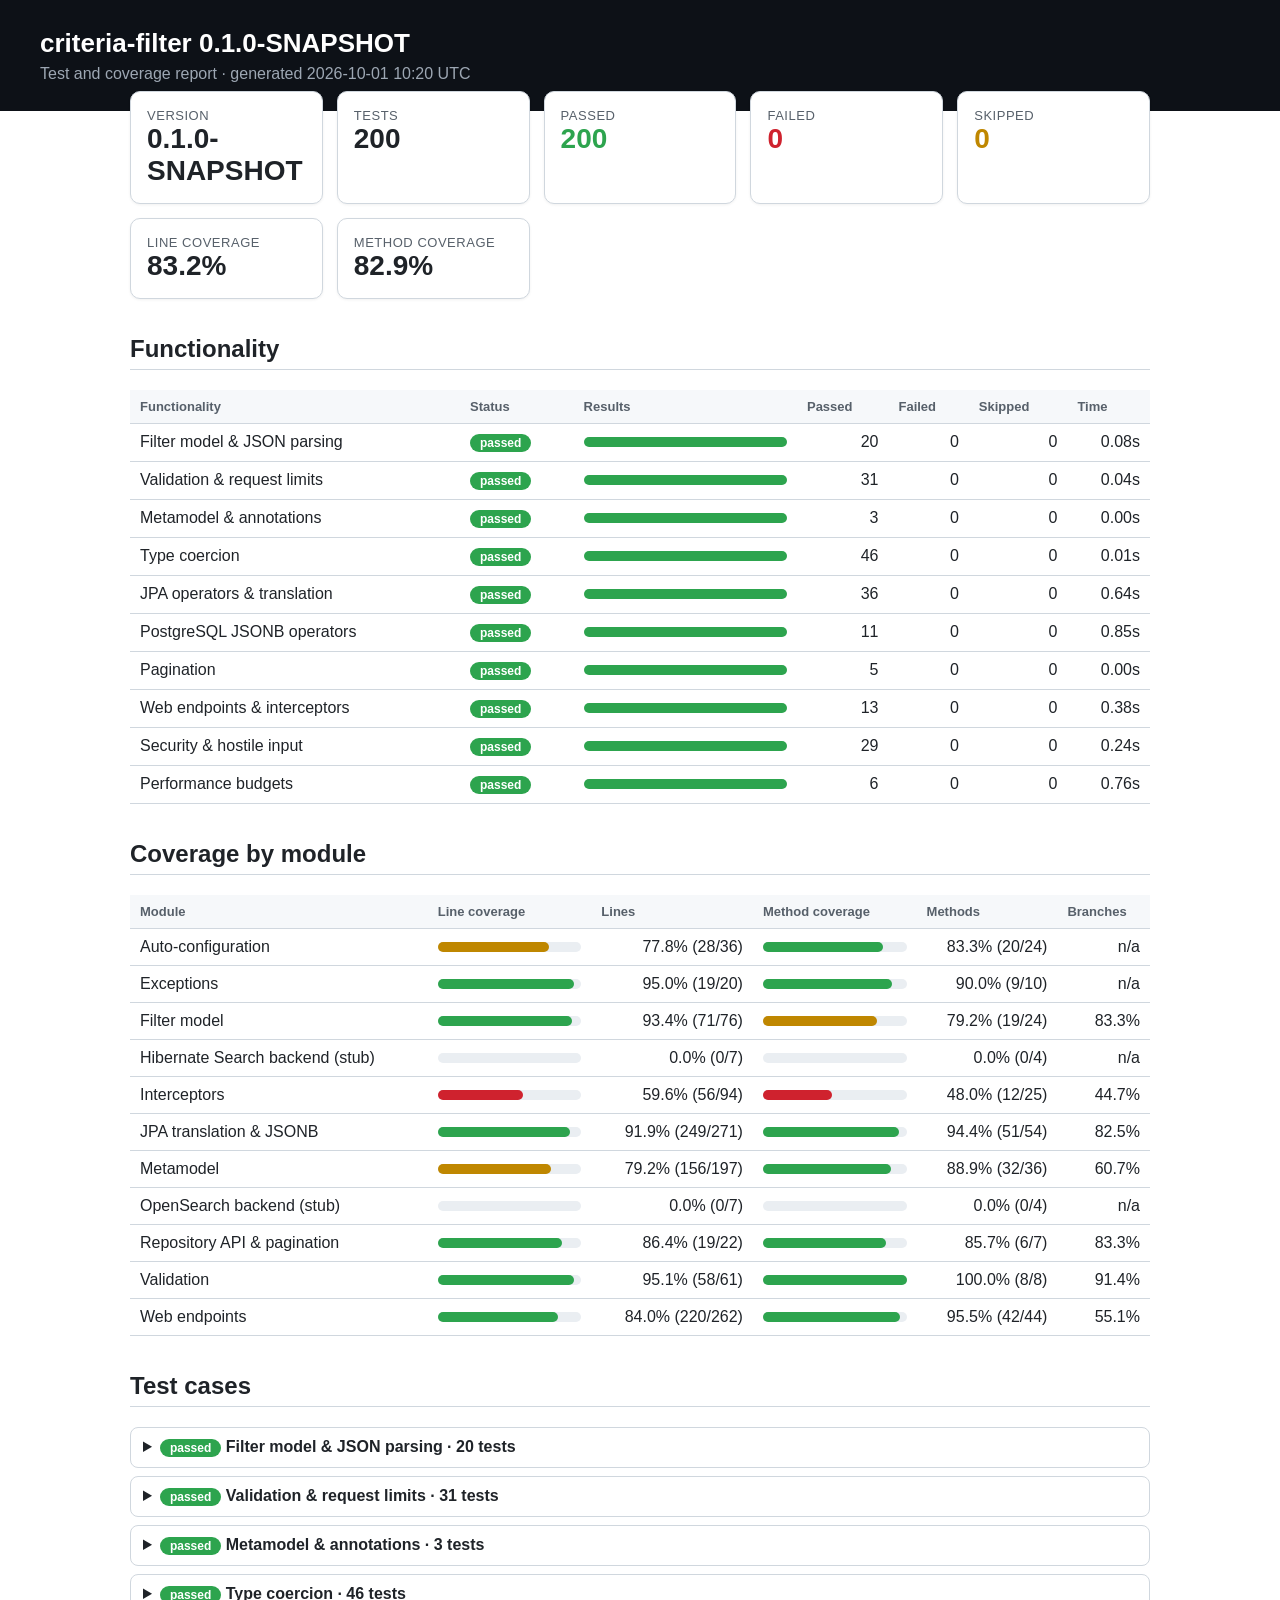
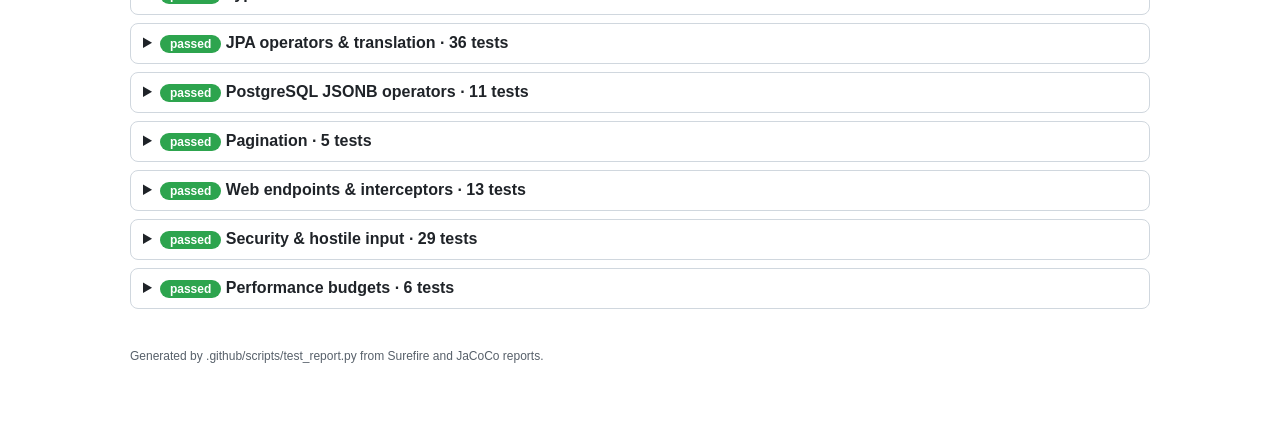
==== docs/static/report/index.html @ 07ec7681 "Add release pipeline, JaCoCo coverage, visual test report and README badges Co-Authored-By: Albert G" ====
<!doctype html><html lang=en><head><meta charset=utf-8><meta name=viewport content='width=device-width,initial-scale=1'><title>criteria-filter 0.1.0-SNAPSHOT test report</title><style>
:root{--ok:#2da44e;--fail:#cf222e;--skip:#bf8700;--muted:#57606a;--bg:#f6f8fa;--line:#d0d7de}
*{box-sizing:border-box}body{font-family:-apple-system,BlinkMacSystemFont,"Segoe UI",Helvetica,Arial,sans-serif;margin:0;color:#1f2328;background:#fff}
header{background:#0d1117;color:#fff;padding:28px 40px}header h1{margin:0 0 6px;font-size:26px}header p{margin:0;color:#9da7b3}
main{max-width:1100px;margin:0 auto;padding:24px 40px 60px}h2{margin-top:36px;border-bottom:1px solid var(--line);padding-bottom:6px}
.cards{display:grid;grid-template-columns:repeat(auto-fit,minmax(170px,1fr));gap:14px;margin-top:-44px}
.card{background:#fff;border:1px solid var(--line);border-radius:10px;padding:16px;box-shadow:0 1px 3px rgba(0,0,0,.06)}
.card .v{font-size:28px;font-weight:600}.card .l{color:var(--muted);font-size:13px;text-transform:uppercase;letter-spacing:.04em}
table{width:100%;border-collapse:collapse;margin-top:12px}th,td{text-align:left;padding:9px 10px;border-bottom:1px solid var(--line);vertical-align:middle}
th{background:var(--bg);font-size:13px;color:var(--muted)}td.n{text-align:right;font-variant-numeric:tabular-nums;white-space:nowrap}
.chip{display:inline-block;padding:2px 10px;border-radius:999px;font-size:12px;font-weight:600;color:#fff}
.passed{background:var(--ok)}.failed{background:var(--fail)}.skipped,.missing{background:var(--skip)}
.bar{display:flex;height:10px;border-radius:5px;overflow:hidden;background:#eaeef2;min-width:140px}.bar span{display:block}
.meter{position:relative;height:10px;border-radius:5px;background:#eaeef2;min-width:120px}.meter span{position:absolute;inset:0 auto 0 0;border-radius:5px}
details{border:1px solid var(--line);border-radius:8px;margin:8px 0;padding:0 12px}summary{cursor:pointer;padding:10px 0;font-weight:600}
details table{margin:0 0 10px}.msg{color:var(--fail);font-size:12px;font-family:ui-monospace,monospace}
footer{color:var(--muted);font-size:12px;margin-top:40px}
</style></head><body>
<header><h1>criteria-filter 0.1.0-SNAPSHOT</h1><p>Test and coverage report &middot; generated 2026-10-01 10:20 UTC</p></header><main>
<div class="cards"><div class="card"><div class="l">Version</div><div class="v">0.1.0-SNAPSHOT</div></div><div class="card"><div class="l">Tests</div><div class="v">200</div></div><div class="card"><div class="l">Passed</div><div class="v"><span style="color:var(--ok)">200</span></div></div><div class="card"><div class="l">Failed</div><div class="v"><span style="color:var(--fail)">0</span></div></div><div class="card"><div class="l">Skipped</div><div class="v"><span style="color:var(--skip)">0</span></div></div><div class="card"><div class="l">Line coverage</div><div class="v">83.2%</div></div><div class="card"><div class="l">Method coverage</div><div class="v">82.9%</div></div></div>
<h2>Functionality</h2><table><tr><th>Functionality</th><th>Status</th><th>Results</th><th class=n>Passed</th><th class=n>Failed</th><th class=n>Skipped</th><th class=n>Time</th></tr>
<tr><td>Filter model &amp; JSON parsing</td><td><span class="chip passed">passed</span></td><td><div class="bar"><span class="passed" style="width:100.00%"></span></div></td><td class=n>20</td><td class=n>0</td><td class=n>0</td><td class=n>0.08s</td></tr>
<tr><td>Validation &amp; request limits</td><td><span class="chip passed">passed</span></td><td><div class="bar"><span class="passed" style="width:100.00%"></span></div></td><td class=n>31</td><td class=n>0</td><td class=n>0</td><td class=n>0.04s</td></tr>
<tr><td>Metamodel &amp; annotations</td><td><span class="chip passed">passed</span></td><td><div class="bar"><span class="passed" style="width:100.00%"></span></div></td><td class=n>3</td><td class=n>0</td><td class=n>0</td><td class=n>0.00s</td></tr>
<tr><td>Type coercion</td><td><span class="chip passed">passed</span></td><td><div class="bar"><span class="passed" style="width:100.00%"></span></div></td><td class=n>46</td><td class=n>0</td><td class=n>0</td><td class=n>0.01s</td></tr>
<tr><td>JPA operators &amp; translation</td><td><span class="chip passed">passed</span></td><td><div class="bar"><span class="passed" style="width:100.00%"></span></div></td><td class=n>36</td><td class=n>0</td><td class=n>0</td><td class=n>0.64s</td></tr>
<tr><td>PostgreSQL JSONB operators</td><td><span class="chip passed">passed</span></td><td><div class="bar"><span class="passed" style="width:100.00%"></span></div></td><td class=n>11</td><td class=n>0</td><td class=n>0</td><td class=n>0.85s</td></tr>
<tr><td>Pagination</td><td><span class="chip passed">passed</span></td><td><div class="bar"><span class="passed" style="width:100.00%"></span></div></td><td class=n>5</td><td class=n>0</td><td class=n>0</td><td class=n>0.00s</td></tr>
<tr><td>Web endpoints &amp; interceptors</td><td><span class="chip passed">passed</span></td><td><div class="bar"><span class="passed" style="width:100.00%"></span></div></td><td class=n>13</td><td class=n>0</td><td class=n>0</td><td class=n>0.38s</td></tr>
<tr><td>Security &amp; hostile input</td><td><span class="chip passed">passed</span></td><td><div class="bar"><span class="passed" style="width:100.00%"></span></div></td><td class=n>29</td><td class=n>0</td><td class=n>0</td><td class=n>0.24s</td></tr>
<tr><td>Performance budgets</td><td><span class="chip passed">passed</span></td><td><div class="bar"><span class="passed" style="width:100.00%"></span></div></td><td class=n>6</td><td class=n>0</td><td class=n>0</td><td class=n>0.76s</td></tr>
</table>
<h2>Coverage by module</h2><table><tr><th>Module</th><th>Line coverage</th><th class=n>Lines</th><th>Method coverage</th><th class=n>Methods</th><th class=n>Branches</th></tr>
<tr><td>Auto-configuration</td><td><div class="meter"><span style="width:77.8%;background:var(--skip)"></span></div></td><td class=n>77.8% (28/36)</td><td><div class="meter"><span style="width:83.3%;background:var(--ok)"></span></div></td><td class=n>83.3% (20/24)</td><td class=n>n/a</td></tr>
<tr><td>Exceptions</td><td><div class="meter"><span style="width:95.0%;background:var(--ok)"></span></div></td><td class=n>95.0% (19/20)</td><td><div class="meter"><span style="width:90.0%;background:var(--ok)"></span></div></td><td class=n>90.0% (9/10)</td><td class=n>n/a</td></tr>
<tr><td>Filter model</td><td><div class="meter"><span style="width:93.4%;background:var(--ok)"></span></div></td><td class=n>93.4% (71/76)</td><td><div class="meter"><span style="width:79.2%;background:var(--skip)"></span></div></td><td class=n>79.2% (19/24)</td><td class=n>83.3%</td></tr>
<tr><td>Hibernate Search backend (stub)</td><td><div class="meter"><span style="width:0.0%;background:var(--fail)"></span></div></td><td class=n>0.0% (0/7)</td><td><div class="meter"><span style="width:0.0%;background:var(--fail)"></span></div></td><td class=n>0.0% (0/4)</td><td class=n>n/a</td></tr>
<tr><td>Interceptors</td><td><div class="meter"><span style="width:59.6%;background:var(--fail)"></span></div></td><td class=n>59.6% (56/94)</td><td><div class="meter"><span style="width:48.0%;background:var(--fail)"></span></div></td><td class=n>48.0% (12/25)</td><td class=n>44.7%</td></tr>
<tr><td>JPA translation &amp; JSONB</td><td><div class="meter"><span style="width:91.9%;background:var(--ok)"></span></div></td><td class=n>91.9% (249/271)</td><td><div class="meter"><span style="width:94.4%;background:var(--ok)"></span></div></td><td class=n>94.4% (51/54)</td><td class=n>82.5%</td></tr>
<tr><td>Metamodel</td><td><div class="meter"><span style="width:79.2%;background:var(--skip)"></span></div></td><td class=n>79.2% (156/197)</td><td><div class="meter"><span style="width:88.9%;background:var(--ok)"></span></div></td><td class=n>88.9% (32/36)</td><td class=n>60.7%</td></tr>
<tr><td>OpenSearch backend (stub)</td><td><div class="meter"><span style="width:0.0%;background:var(--fail)"></span></div></td><td class=n>0.0% (0/7)</td><td><div class="meter"><span style="width:0.0%;background:var(--fail)"></span></div></td><td class=n>0.0% (0/4)</td><td class=n>n/a</td></tr>
<tr><td>Repository API &amp; pagination</td><td><div class="meter"><span style="width:86.4%;background:var(--ok)"></span></div></td><td class=n>86.4% (19/22)</td><td><div class="meter"><span style="width:85.7%;background:var(--ok)"></span></div></td><td class=n>85.7% (6/7)</td><td class=n>83.3%</td></tr>
<tr><td>Validation</td><td><div class="meter"><span style="width:95.1%;background:var(--ok)"></span></div></td><td class=n>95.1% (58/61)</td><td><div class="meter"><span style="width:100.0%;background:var(--ok)"></span></div></td><td class=n>100.0% (8/8)</td><td class=n>91.4%</td></tr>
<tr><td>Web endpoints</td><td><div class="meter"><span style="width:84.0%;background:var(--ok)"></span></div></td><td class=n>84.0% (220/262)</td><td><div class="meter"><span style="width:95.5%;background:var(--ok)"></span></div></td><td class=n>95.5% (42/44)</td><td class=n>55.1%</td></tr>
</table>
<h2>Test cases</h2>
<details><summary><span class="chip passed">passed</span> Filter model &amp; JSON parsing &middot; 20 tests</summary><table><tr><th>Class</th><th>Test</th><th>Status</th><th class=n>Time</th></tr>
<tr><td>FilterGroupNestedTest</td><td>deserializesDeeplyNestedGroups</td><td><span class="chip passed">passed</span></td><td class=n>0.004s</td></tr>
<tr><td>FilterGroupNestedTest</td><td>deserializesFilterRequestWithNestedFilter</td><td><span class="chip passed">passed</span></td><td class=n>0.004s</td></tr>
<tr><td>FilterGroupNestedTest</td><td>deserializesIhoStyleAndGroup</td><td><span class="chip passed">passed</span></td><td class=n>0.003s</td></tr>
<tr><td>FilterGroupNestedTest</td><td>deserializesIhoStyleOrGroup</td><td><span class="chip passed">passed</span></td><td class=n>0.003s</td></tr>
<tr><td>FilterGroupNestedTest</td><td>deserializesNestedAndOrGroups</td><td><span class="chip passed">passed</span></td><td class=n>0.003s</td></tr>
<tr><td>FilterGroupNestedTest</td><td>factoryMethodsCreateCorrectGroups</td><td><span class="chip passed">passed</span></td><td class=n>0.001s</td></tr>
<tr><td>FilterGroupNestedTest</td><td>roundTripsNestedStructure</td><td><span class="chip passed">passed</span></td><td class=n>0.005s</td></tr>
<tr><td>FilterGroupNestedTest</td><td>serializesToIhoStyleJson</td><td><span class="chip passed">passed</span></td><td class=n>0.002s</td></tr>
<tr><td>FilterGroupNestedTest</td><td>supportsLegacyCombinatorSyntax</td><td><span class="chip passed">passed</span></td><td class=n>0.004s</td></tr>
<tr><td>FilterRequestJsonTest</td><td>duplicateKeysUseLastValue</td><td><span class="chip passed">passed</span></td><td class=n>0.006s</td></tr>
<tr><td>FilterRequestJsonTest</td><td>groupWithoutCombinatorDefaultsToAnd</td><td><span class="chip passed">passed</span></td><td class=n>0.005s</td></tr>
<tr><td>FilterRequestJsonTest</td><td>nullChildrenAreRejected</td><td><span class="chip passed">passed</span></td><td class=n>0.005s</td></tr>
<tr><td>FilterRequestJsonTest</td><td>parsesExplicitCombinatorSyntax</td><td><span class="chip passed">passed</span></td><td class=n>0.005s</td></tr>
<tr><td>FilterRequestJsonTest</td><td>parsesSingleCondition</td><td><span class="chip passed">passed</span></td><td class=n>0.003s</td></tr>
<tr><td>FilterRequestJsonTest</td><td>preservesJsonOperandTypes</td><td><span class="chip passed">passed</span></td><td class=n>0.002s</td></tr>
<tr><td>FilterRequestJsonTest</td><td>prototypePollutionKeysAreInertInJava</td><td><span class="chip passed">passed</span></td><td class=n>0.004s</td></tr>
<tr><td>FilterRequestJsonTest</td><td>rejectsAmbiguousGroupSyntax</td><td><span class="chip passed">passed</span></td><td class=n>0.006s</td></tr>
<tr><td>FilterRequestJsonTest</td><td>rejectsUnknownCombinator</td><td><span class="chip passed">passed</span></td><td class=n>0.005s</td></tr>
<tr><td>FilterRequestJsonTest</td><td>rejectsUnknownOrLowercaseOperators</td><td><span class="chip passed">passed</span></td><td class=n>0.005s</td></tr>
<tr><td>FilterRequestJsonTest</td><td>roundTripsNestedTree</td><td><span class="chip passed">passed</span></td><td class=n>0.007s</td></tr>
</table></details>
<details><summary><span class="chip passed">passed</span> Validation &amp; request limits &middot; 31 tests</summary><table><tr><th>Class</th><th>Test</th><th>Status</th><th class=n>Time</th></tr>
<tr><td>FilterValidatorHardeningTest</td><td>acceptsEmptyGroupsAndContradictions</td><td><span class="chip passed">passed</span></td><td class=n>0.001s</td></tr>
<tr><td>FilterValidatorHardeningTest</td><td>acceptsMaximumDepth</td><td><span class="chip passed">passed</span></td><td class=n>0.001s</td></tr>
<tr><td>FilterValidatorHardeningTest</td><td>depthLimitAlsoAppliesToEmptyGroups</td><td><span class="chip passed">passed</span></td><td class=n>0.001s</td></tr>
<tr><td>FilterValidatorHardeningTest</td><td>emptyValuesListIsRejectedForIn</td><td><span class="chip passed">passed</span></td><td class=n>0.000s</td></tr>
<tr><td>FilterValidatorHardeningTest</td><td>jsonArrayContainsAcceptsOptionalPath</td><td><span class="chip passed">passed</span></td><td class=n>0.001s</td></tr>
<tr><td>FilterValidatorHardeningTest</td><td>limitsAreConfigurable</td><td><span class="chip passed">passed</span></td><td class=n>0.001s</td></tr>
<tr><td>FilterValidatorHardeningTest</td><td>limitsTotalConditionsAcrossTheTree</td><td><span class="chip passed">passed</span></td><td class=n>0.005s</td></tr>
<tr><td>FilterValidatorHardeningTest</td><td>limitsValuesPerCondition</td><td><span class="chip passed">passed</span></td><td class=n>0.003s</td></tr>
<tr><td>FilterValidatorHardeningTest</td><td>rejectsBlankField(String)[1]</td><td><span class="chip passed">passed</span></td><td class=n>0.001s</td></tr>
<tr><td>FilterValidatorHardeningTest</td><td>rejectsBlankField(String)[2]</td><td><span class="chip passed">passed</span></td><td class=n>0.001s</td></tr>
<tr><td>FilterValidatorHardeningTest</td><td>rejectsExcessiveDepth</td><td><span class="chip passed">passed</span></td><td class=n>0.002s</td></tr>
<tr><td>FilterValidatorHardeningTest</td><td>rejectsFieldNamesOutsideTheWhitelist(String)[1]</td><td><span class="chip passed">passed</span></td><td class=n>0.009s</td></tr>
<tr><td>FilterValidatorHardeningTest</td><td>rejectsFieldNamesOutsideTheWhitelist(String)[2]</td><td><span class="chip passed">passed</span></td><td class=n>0.001s</td></tr>
<tr><td>FilterValidatorHardeningTest</td><td>rejectsFieldNamesOutsideTheWhitelist(String)[3]</td><td><span class="chip passed">passed</span></td><td class=n>0.001s</td></tr>
<tr><td>FilterValidatorHardeningTest</td><td>rejectsFieldNamesOutsideTheWhitelist(String)[4]</td><td><span class="chip passed">passed</span></td><td class=n>0.001s</td></tr>
<tr><td>FilterValidatorHardeningTest</td><td>rejectsFieldNamesOutsideTheWhitelist(String)[5]</td><td><span class="chip passed">passed</span></td><td class=n>0.000s</td></tr>
<tr><td>FilterValidatorHardeningTest</td><td>rejectsFieldNamesOutsideTheWhitelist(String)[6]</td><td><span class="chip passed">passed</span></td><td class=n>0.000s</td></tr>
<tr><td>FilterValidatorHardeningTest</td><td>rejectsFieldNamesOutsideTheWhitelist(String)[7]</td><td><span class="chip passed">passed</span></td><td class=n>0.000s</td></tr>
<tr><td>FilterValidatorHardeningTest</td><td>rejectsFieldNamesOutsideTheWhitelist(String)[8]</td><td><span class="chip passed">passed</span></td><td class=n>0.000s</td></tr>
<tr><td>FilterValidatorHardeningTest</td><td>rejectsMissingOperator</td><td><span class="chip passed">passed</span></td><td class=n>0.000s</td></tr>
<tr><td>FilterValidatorHardeningTest</td><td>rejectsMissingRequestOrFilter</td><td><span class="chip passed">passed</span></td><td class=n>0.001s</td></tr>
<tr><td>FilterValidatorHardeningTest</td><td>rejectsNulCharacters</td><td><span class="chip passed">passed</span></td><td class=n>0.001s</td></tr>
<tr><td>FilterValidatorHardeningTest</td><td>rejectsNullChildNode</td><td><span class="chip passed">passed</span></td><td class=n>0.001s</td></tr>
<tr><td>FilterValidatorHardeningTest</td><td>rejectsNullField</td><td><span class="chip passed">passed</span></td><td class=n>0.001s</td></tr>
<tr><td>FilterValidatorHardeningTest</td><td>rejectsNullOperandsInLists</td><td><span class="chip passed">passed</span></td><td class=n>0.001s</td></tr>
<tr><td>FilterValidatorHardeningTest</td><td>rejectsValueAndValuesTogether</td><td><span class="chip passed">passed</span></td><td class=n>0.001s</td></tr>
<tr><td>FilterValidatorHardeningTest</td><td>singleNullValueIsReportedAsMissingValue</td><td><span class="chip passed">passed</span></td><td class=n>0.001s</td></tr>
<tr><td>FilterValidatorTest</td><td>acceptsValidNestedRequest</td><td><span class="chip passed">passed</span></td><td class=n>0.001s</td></tr>
<tr><td>FilterValidatorTest</td><td>rejectsUnknownField</td><td><span class="chip passed">passed</span></td><td class=n>0.001s</td></tr>
<tr><td>FilterValidatorTest</td><td>rejectsUnsupportedOperatorForField</td><td><span class="chip passed">passed</span></td><td class=n>0.001s</td></tr>
<tr><td>FilterValidatorTest</td><td>rejectsWrongArity</td><td><span class="chip passed">passed</span></td><td class=n>0.001s</td></tr>
</table></details>
<details><summary><span class="chip passed">passed</span> Metamodel &amp; annotations &middot; 3 tests</summary><table><tr><th>Class</th><th>Test</th><th>Status</th><th class=n>Time</th></tr>
<tr><td>EntityFilterMetadataBuilderTest</td><td>failsFastWhenAnnotatedFieldMissingOnEntity</td><td><span class="chip passed">passed</span></td><td class=n>0.000s</td></tr>
<tr><td>EntityFilterMetadataBuilderTest</td><td>infersOperatorsAndExcludesUnannotatedFields</td><td><span class="chip passed">passed</span></td><td class=n>0.002s</td></tr>
<tr><td>EntityFilterMetadataBuilderTest</td><td>resolvesDatePatternPerBackend</td><td><span class="chip passed">passed</span></td><td class=n>0.000s</td></tr>
</table></details>
<details><summary><span class="chip passed">passed</span> Type coercion &middot; 46 tests</summary><table><tr><th>Class</th><th>Test</th><th>Status</th><th class=n>Time</th></tr>
<tr><td>ValueCoercionTest</td><td>acceptsFiniteFloatingPointBoundaries</td><td><span class="chip passed">passed</span></td><td class=n>0.001s</td></tr>
<tr><td>ValueCoercionTest</td><td>bigIntegerRejectsFractions</td><td><span class="chip passed">passed</span></td><td class=n>0.001s</td></tr>
<tr><td>ValueCoercionTest</td><td>coercesArbitraryPrecisionNumbers</td><td><span class="chip passed">passed</span></td><td class=n>0.000s</td></tr>
<tr><td>ValueCoercionTest</td><td>coercesEnumsCaseSensitively</td><td><span class="chip passed">passed</span></td><td class=n>0.000s</td></tr>
<tr><td>ValueCoercionTest</td><td>coercesFalseString</td><td><span class="chip passed">passed</span></td><td class=n>0.000s</td></tr>
<tr><td>ValueCoercionTest</td><td>coercesIntegralBoundaries</td><td><span class="chip passed">passed</span></td><td class=n>0.000s</td></tr>
<tr><td>ValueCoercionTest</td><td>coercesStringsAndUnicodeUnchanged</td><td><span class="chip passed">passed</span></td><td class=n>0.000s</td></tr>
<tr><td>ValueCoercionTest</td><td>coercesTemporalTypesWithTimezones</td><td><span class="chip passed">passed</span></td><td class=n>0.004s</td></tr>
<tr><td>ValueCoercionTest</td><td>coercesTrueStrings(String)[1]</td><td><span class="chip passed">passed</span></td><td class=n>0.000s</td></tr>
<tr><td>ValueCoercionTest</td><td>coercesTrueStrings(String)[2]</td><td><span class="chip passed">passed</span></td><td class=n>0.000s</td></tr>
<tr><td>ValueCoercionTest</td><td>coercesTrueStrings(String)[3]</td><td><span class="chip passed">passed</span></td><td class=n>0.000s</td></tr>
<tr><td>ValueCoercionTest</td><td>coercesUuid</td><td><span class="chip passed">passed</span></td><td class=n>0.001s</td></tr>
<tr><td>ValueCoercionTest</td><td>localDateTimeRejectsZonedOrPartialValues(String)[1]</td><td><span class="chip passed">passed</span></td><td class=n>0.000s</td></tr>
<tr><td>ValueCoercionTest</td><td>localDateTimeRejectsZonedOrPartialValues(String)[2]</td><td><span class="chip passed">passed</span></td><td class=n>0.001s</td></tr>
<tr><td>ValueCoercionTest</td><td>localDateTimeRejectsZonedOrPartialValues(String)[3]</td><td><span class="chip passed">passed</span></td><td class=n>0.000s</td></tr>
<tr><td>ValueCoercionTest</td><td>nullStaysNull</td><td><span class="chip passed">passed</span></td><td class=n>0.000s</td></tr>
<tr><td>ValueCoercionTest</td><td>passesStructuredValuesThroughForStructuredTypes</td><td><span class="chip passed">passed</span></td><td class=n>0.000s</td></tr>
<tr><td>ValueCoercionTest</td><td>rejectsExtremeArbitraryPrecisionNumbers(String)[1]</td><td><span class="chip passed">passed</span></td><td class=n>0.001s</td></tr>
<tr><td>ValueCoercionTest</td><td>rejectsExtremeArbitraryPrecisionNumbers(String)[2]</td><td><span class="chip passed">passed</span></td><td class=n>0.001s</td></tr>
<tr><td>ValueCoercionTest</td><td>rejectsExtremeArbitraryPrecisionNumbers(String)[3]</td><td><span class="chip passed">passed</span></td><td class=n>0.000s</td></tr>
<tr><td>ValueCoercionTest</td><td>rejectsInvalidLocalDates(String)[1]</td><td><span class="chip passed">passed</span></td><td class=n>0.000s</td></tr>
<tr><td>ValueCoercionTest</td><td>rejectsInvalidLocalDates(String)[2]</td><td><span class="chip passed">passed</span></td><td class=n>0.000s</td></tr>
<tr><td>ValueCoercionTest</td><td>rejectsInvalidLocalDates(String)[3]</td><td><span class="chip passed">passed</span></td><td class=n>0.000s</td></tr>
<tr><td>ValueCoercionTest</td><td>rejectsInvalidLocalDates(String)[4]</td><td><span class="chip passed">passed</span></td><td class=n>0.000s</td></tr>
<tr><td>ValueCoercionTest</td><td>rejectsInvalidLocalDates(String)[5]</td><td><span class="chip passed">passed</span></td><td class=n>0.001s</td></tr>
<tr><td>ValueCoercionTest</td><td>rejectsLongOverflow</td><td><span class="chip passed">passed</span></td><td class=n>0.000s</td></tr>
<tr><td>ValueCoercionTest</td><td>rejectsNonBooleanStrings(String)[1]</td><td><span class="chip passed">passed</span></td><td class=n>0.001s</td></tr>
<tr><td>ValueCoercionTest</td><td>rejectsNonBooleanStrings(String)[2]</td><td><span class="chip passed">passed</span></td><td class=n>0.000s</td></tr>
<tr><td>ValueCoercionTest</td><td>rejectsNonBooleanStrings(String)[3]</td><td><span class="chip passed">passed</span></td><td class=n>0.000s</td></tr>
<tr><td>ValueCoercionTest</td><td>rejectsNonBooleanStrings(String)[4]</td><td><span class="chip passed">passed</span></td><td class=n>0.000s</td></tr>
<tr><td>ValueCoercionTest</td><td>rejectsNonBooleanStrings(String)[5]</td><td><span class="chip passed">passed</span></td><td class=n>0.000s</td></tr>
<tr><td>ValueCoercionTest</td><td>rejectsNonFiniteBigDecimal(String)[1]</td><td><span class="chip passed">passed</span></td><td class=n>0.000s</td></tr>
<tr><td>ValueCoercionTest</td><td>rejectsNonFiniteBigDecimal(String)[2]</td><td><span class="chip passed">passed</span></td><td class=n>0.000s</td></tr>
<tr><td>ValueCoercionTest</td><td>rejectsNonFiniteBigDecimal(String)[3]</td><td><span class="chip passed">passed</span></td><td class=n>0.000s</td></tr>
<tr><td>ValueCoercionTest</td><td>rejectsNonFiniteFloatingPoint(String)[1]</td><td><span class="chip passed">passed</span></td><td class=n>0.000s</td></tr>
<tr><td>ValueCoercionTest</td><td>rejectsNonFiniteFloatingPoint(String)[2]</td><td><span class="chip passed">passed</span></td><td class=n>0.000s</td></tr>
<tr><td>ValueCoercionTest</td><td>rejectsNonFiniteFloatingPoint(String)[3]</td><td><span class="chip passed">passed</span></td><td class=n>0.000s</td></tr>
<tr><td>ValueCoercionTest</td><td>rejectsNonFiniteFloatingPoint(String)[4]</td><td><span class="chip passed">passed</span></td><td class=n>0.000s</td></tr>
<tr><td>ValueCoercionTest</td><td>rejectsNumericBoolean</td><td><span class="chip passed">passed</span></td><td class=n>0.000s</td></tr>
<tr><td>ValueCoercionTest</td><td>rejectsOverflowingOrMalformedIntegers(String)[1]</td><td><span class="chip passed">passed</span></td><td class=n>0.001s</td></tr>
<tr><td>ValueCoercionTest</td><td>rejectsOverflowingOrMalformedIntegers(String)[2]</td><td><span class="chip passed">passed</span></td><td class=n>0.000s</td></tr>
<tr><td>ValueCoercionTest</td><td>rejectsOverflowingOrMalformedIntegers(String)[3]</td><td><span class="chip passed">passed</span></td><td class=n>0.000s</td></tr>
<tr><td>ValueCoercionTest</td><td>rejectsOverflowingOrMalformedIntegers(String)[4]</td><td><span class="chip passed">passed</span></td><td class=n>0.000s</td></tr>
<tr><td>ValueCoercionTest</td><td>rejectsOverflowingOrMalformedIntegers(String)[5]</td><td><span class="chip passed">passed</span></td><td class=n>0.000s</td></tr>
<tr><td>ValueCoercionTest</td><td>rejectsOverflowingOrMalformedIntegers(String)[6]</td><td><span class="chip passed">passed</span></td><td class=n>0.000s</td></tr>
<tr><td>ValueCoercionTest</td><td>rejectsStructuredValuesForScalarTypes</td><td><span class="chip passed">passed</span></td><td class=n>0.001s</td></tr>
</table></details>
<details><summary><span class="chip passed">passed</span> JPA operators &amp; translation &middot; 36 tests</summary><table><tr><th>Class</th><th>Test</th><th>Status</th><th class=n>Time</th></tr>
<tr><td>JpaCriteriaRepositoryIntegrationTest</td><td>combinesWithOrAndPaginatesWithHasMore</td><td><span class="chip passed">passed</span></td><td class=n>0.007s</td></tr>
<tr><td>JpaCriteriaRepositoryIntegrationTest</td><td>filtersByInList</td><td><span class="chip passed">passed</span></td><td class=n>0.006s</td></tr>
<tr><td>JpaCriteriaRepositoryIntegrationTest</td><td>filtersByInstantComparison</td><td><span class="chip passed">passed</span></td><td class=n>0.007s</td></tr>
<tr><td>JpaCriteriaRepositoryIntegrationTest</td><td>filtersByLikeAndEnum</td><td><span class="chip passed">passed</span></td><td class=n>0.007s</td></tr>
<tr><td>JpaCriteriaRepositoryIntegrationTest</td><td>filtersByNumericBetweenWithStringOperands</td><td><span class="chip passed">passed</span></td><td class=n>0.006s</td></tr>
<tr><td>JpaCriteriaRepositoryIntegrationTest</td><td>filtersWithDeeplyNestedGroups</td><td><span class="chip passed">passed</span></td><td class=n>0.007s</td></tr>
<tr><td>JpaCriteriaRepositoryIntegrationTest</td><td>filtersWithNestedAndOrGroups</td><td><span class="chip passed">passed</span></td><td class=n>0.009s</td></tr>
<tr><td>JpaCriteriaRepositoryIntegrationTest</td><td>filtersWithTripleLevelNesting</td><td><span class="chip passed">passed</span></td><td class=n>0.007s</td></tr>
<tr><td>JpaOperatorCoverageIntegrationTest</td><td>ambiguousBooleansAreRejected</td><td><span class="chip passed">passed</span></td><td class=n>0.013s</td></tr>
<tr><td>JpaOperatorCoverageIntegrationTest</td><td>associationsCompareByIdentifier</td><td><span class="chip passed">passed</span></td><td class=n>0.028s</td></tr>
<tr><td>JpaOperatorCoverageIntegrationTest</td><td>booleans</td><td><span class="chip passed">passed</span></td><td class=n>0.021s</td></tr>
<tr><td>JpaOperatorCoverageIntegrationTest</td><td>comparisonOperators</td><td><span class="chip passed">passed</span></td><td class=n>0.024s</td></tr>
<tr><td>JpaOperatorCoverageIntegrationTest</td><td>contradictionsAndDuplicates</td><td><span class="chip passed">passed</span></td><td class=n>0.030s</td></tr>
<tr><td>JpaOperatorCoverageIntegrationTest</td><td>emptyGroupsFollowBooleanIdentities</td><td><span class="chip passed">passed</span></td><td class=n>0.032s</td></tr>
<tr><td>JpaOperatorCoverageIntegrationTest</td><td>eqAndNe</td><td><span class="chip passed">passed</span></td><td class=n>0.023s</td></tr>
<tr><td>JpaOperatorCoverageIntegrationTest</td><td>floatingPointValues</td><td><span class="chip passed">passed</span></td><td class=n>0.024s</td></tr>
<tr><td>JpaOperatorCoverageIntegrationTest</td><td>inAndBetween</td><td><span class="chip passed">passed</span></td><td class=n>0.028s</td></tr>
<tr><td>JpaOperatorCoverageIntegrationTest</td><td>injectionAttemptsInValuesAreBoundAsLiterals</td><td><span class="chip passed">passed</span></td><td class=n>0.027s</td></tr>
<tr><td>JpaOperatorCoverageIntegrationTest</td><td>instantsAcceptOffsets</td><td><span class="chip passed">passed</span></td><td class=n>0.019s</td></tr>
<tr><td>JpaOperatorCoverageIntegrationTest</td><td>integerBoundaries</td><td><span class="chip passed">passed</span></td><td class=n>0.023s</td></tr>
<tr><td>JpaOperatorCoverageIntegrationTest</td><td>likeIsCaseInsensitiveContains</td><td><span class="chip passed">passed</span></td><td class=n>0.023s</td></tr>
<tr><td>JpaOperatorCoverageIntegrationTest</td><td>likeTreatsWildcardsLiterally</td><td><span class="chip passed">passed</span></td><td class=n>0.028s</td></tr>
<tr><td>JpaOperatorCoverageIntegrationTest</td><td>localDates</td><td><span class="chip passed">passed</span></td><td class=n>0.024s</td></tr>
<tr><td>JpaOperatorCoverageIntegrationTest</td><td>neExcludesNullsLikeSql</td><td><span class="chip passed">passed</span></td><td class=n>0.016s</td></tr>
<tr><td>JpaOperatorCoverageIntegrationTest</td><td>nestedAndOr</td><td><span class="chip passed">passed</span></td><td class=n>0.028s</td></tr>
<tr><td>JpaOperatorCoverageIntegrationTest</td><td>nonFiniteNumbersAreRejected</td><td><span class="chip passed">passed</span></td><td class=n>0.051s</td></tr>
<tr><td>JpaOperatorCoverageIntegrationTest</td><td>nullChecks</td><td><span class="chip passed">passed</span></td><td class=n>0.015s</td></tr>
<tr><td>JpaOperatorCoverageIntegrationTest</td><td>offsetDateTimesCompareByInstantAcrossTimezones</td><td><span class="chip passed">passed</span></td><td class=n>0.021s</td></tr>
<tr><td>JpaOperatorCoverageIntegrationTest</td><td>paginationReportsHasMore</td><td><span class="chip passed">passed</span></td><td class=n>0.022s</td></tr>
<tr><td>JpaOperatorCoverageIntegrationTest</td><td>structuredValuesForScalarFieldsAreRejected</td><td><span class="chip passed">passed</span></td><td class=n>0.020s</td></tr>
<tr><td>JpaOperatorCoverageIntegrationTest</td><td>unicodeStrings</td><td><span class="chip passed">passed</span></td><td class=n>0.023s</td></tr>
<tr><td>JpaOperatorCoverageIntegrationTest</td><td>uuids</td><td><span class="chip passed">passed</span></td><td class=n>0.019s</td></tr>
<tr><td>LikePatternsTest</td><td>emptyValueMatchesEverything</td><td><span class="chip passed">passed</span></td><td class=n>0.000s</td></tr>
<tr><td>LikePatternsTest</td><td>escapesUserSuppliedWildcards</td><td><span class="chip passed">passed</span></td><td class=n>0.001s</td></tr>
<tr><td>LikePatternsTest</td><td>lowercasesIndependentlyOfDefaultLocale</td><td><span class="chip passed">passed</span></td><td class=n>0.000s</td></tr>
<tr><td>LikePatternsTest</td><td>wrapsValueInContainsWildcards</td><td><span class="chip passed">passed</span></td><td class=n>0.000s</td></tr>
</table></details>
<details><summary><span class="chip passed">passed</span> PostgreSQL JSONB operators &middot; 11 tests</summary><table><tr><th>Class</th><th>Test</th><th>Status</th><th class=n>Time</th></tr>
<tr><td>PostgresJsonbIntegrationTest</td><td>arrayContainsAtRootAndNestedPath</td><td><span class="chip passed">passed</span></td><td class=n>0.044s</td></tr>
<tr><td>PostgresJsonbIntegrationTest</td><td>combinesWithLogicalGroupsAndNullChecks</td><td><span class="chip passed">passed</span></td><td class=n>0.026s</td></tr>
<tr><td>PostgresJsonbIntegrationTest</td><td>containedBy</td><td><span class="chip passed">passed</span></td><td class=n>0.029s</td></tr>
<tr><td>PostgresJsonbIntegrationTest</td><td>containsAcceptsJsonStringsAndObjects</td><td><span class="chip passed">passed</span></td><td class=n>0.022s</td></tr>
<tr><td>PostgresJsonbIntegrationTest</td><td>injectionAttemptsAreTreatedAsData</td><td><span class="chip passed">passed</span></td><td class=n>0.028s</td></tr>
<tr><td>PostgresJsonbIntegrationTest</td><td>keyExistence</td><td><span class="chip passed">passed</span></td><td class=n>0.583s</td></tr>
<tr><td>PostgresJsonbIntegrationTest</td><td>malformedJsonIsRejected</td><td><span class="chip passed">passed</span></td><td class=n>0.015s</td></tr>
<tr><td>PostgresJsonbIntegrationTest</td><td>pathEqualityAndLike</td><td><span class="chip passed">passed</span></td><td class=n>0.028s</td></tr>
<tr><td>PostgresJsonbIntegrationTest</td><td>pathLikeTreatsWildcardsLiterally</td><td><span class="chip passed">passed</span></td><td class=n>0.034s</td></tr>
<tr><td>PostgresJsonbIntegrationTest</td><td>scalarJsonDocumentsAreSerialized</td><td><span class="chip passed">passed</span></td><td class=n>0.021s</td></tr>
<tr><td>PostgresJsonbIntegrationTest</td><td>trailingContentAfterJsonIsRejected</td><td><span class="chip passed">passed</span></td><td class=n>0.020s</td></tr>
</table></details>
<details><summary><span class="chip passed">passed</span> Pagination &middot; 5 tests</summary><table><tr><th>Class</th><th>Test</th><th>Status</th><th class=n>Time</th></tr>
<tr><td>PageRequestTest</td><td>acceptsLargestRepresentableOffset</td><td><span class="chip passed">passed</span></td><td class=n>0.001s</td></tr>
<tr><td>PageRequestTest</td><td>computesOffset</td><td><span class="chip passed">passed</span></td><td class=n>0.000s</td></tr>
<tr><td>PageRequestTest</td><td>rejectsMaxIntSize</td><td><span class="chip passed">passed</span></td><td class=n>0.001s</td></tr>
<tr><td>PageRequestTest</td><td>rejectsNegativePageAndNonPositiveSize</td><td><span class="chip passed">passed</span></td><td class=n>0.000s</td></tr>
<tr><td>PageRequestTest</td><td>rejectsOffsetOverflow</td><td><span class="chip passed">passed</span></td><td class=n>0.000s</td></tr>
</table></details>
<details><summary><span class="chip passed">passed</span> Web endpoints &amp; interceptors &middot; 13 tests</summary><table><tr><th>Class</th><th>Test</th><th>Status</th><th class=n>Time</th></tr>
<tr><td>FilterEndpointAnnotationTest</td><td>enableFilterEndpointRegistersSearchAndSchema</td><td><span class="chip passed">passed</span></td><td class=n>0.234s</td></tr>
<tr><td>FilterEndpointAnnotationTest</td><td>filterSchemaAnnotationExecutesDefaultSchema</td><td><span class="chip passed">passed</span></td><td class=n>0.004s</td></tr>
<tr><td>FilterEndpointAnnotationTest</td><td>filterSearchAnnotationExecutesDefaultFilter</td><td><span class="chip passed">passed</span></td><td class=n>0.019s</td></tr>
<tr><td>FilterInterceptorTest</td><td>interceptorCanAddFilters</td><td><span class="chip passed">passed</span></td><td class=n>0.005s</td></tr>
<tr><td>FilterInterceptorTest</td><td>interceptorCanModifyResults</td><td><span class="chip passed">passed</span></td><td class=n>0.018s</td></tr>
<tr><td>FilterInterceptorTest</td><td>interceptorCanShareAttributesBetweenPhases</td><td><span class="chip passed">passed</span></td><td class=n>0.005s</td></tr>
<tr><td>FilterInterceptorTest</td><td>interceptorIsCalledDuringSearch</td><td><span class="chip passed">passed</span></td><td class=n>0.005s</td></tr>
<tr><td>ProductControllerTest</td><td>schemaEndpointReturnsFieldsAndOperators</td><td><span class="chip passed">passed</span></td><td class=n>0.008s</td></tr>
<tr><td>ProductControllerTest</td><td>schemaFieldsContainSupportedOperators</td><td><span class="chip passed">passed</span></td><td class=n>0.021s</td></tr>
<tr><td>ProductControllerTest</td><td>searchDeserializesJsonTreeAndReturnsMatches</td><td><span class="chip passed">passed</span></td><td class=n>0.033s</td></tr>
<tr><td>ProductControllerTest</td><td>searchWithDeeplyNestedGroups</td><td><span class="chip passed">passed</span></td><td class=n>0.011s</td></tr>
<tr><td>ProductControllerTest</td><td>searchWithIhoStyleNestedAndOrGroups</td><td><span class="chip passed">passed</span></td><td class=n>0.012s</td></tr>
<tr><td>ProductControllerTest</td><td>unknownFieldYields400WithUniformBody</td><td><span class="chip passed">passed</span></td><td class=n>0.007s</td></tr>
</table></details>
<details><summary><span class="chip passed">passed</span> Security &amp; hostile input &middot; 29 tests</summary><table><tr><th>Class</th><th>Test</th><th>Status</th><th class=n>Time</th></tr>
<tr><td>FilterSecurityWebTest</td><td>conflictingKeysAreRejected</td><td><span class="chip passed">passed</span></td><td class=n>0.005s</td></tr>
<tr><td>FilterSecurityWebTest</td><td>deeplyNestedPayloadsAreRejected</td><td><span class="chip passed">passed</span></td><td class=n>0.020s</td></tr>
<tr><td>FilterSecurityWebTest</td><td>emptyGroupsAreAccepted</td><td><span class="chip passed">passed</span></td><td class=n>0.009s</td></tr>
<tr><td>FilterSecurityWebTest</td><td>injectionInValuesMatchesNothing</td><td><span class="chip passed">passed</span></td><td class=n>0.011s</td></tr>
<tr><td>FilterSecurityWebTest</td><td>invalidPagingIsRejected(String)[1]</td><td><span class="chip passed">passed</span></td><td class=n>0.005s</td></tr>
<tr><td>FilterSecurityWebTest</td><td>invalidPagingIsRejected(String)[2]</td><td><span class="chip passed">passed</span></td><td class=n>0.004s</td></tr>
<tr><td>FilterSecurityWebTest</td><td>invalidPagingIsRejected(String)[3]</td><td><span class="chip passed">passed</span></td><td class=n>0.004s</td></tr>
<tr><td>FilterSecurityWebTest</td><td>invalidPagingIsRejected(String)[4]</td><td><span class="chip passed">passed</span></td><td class=n>0.005s</td></tr>
<tr><td>FilterSecurityWebTest</td><td>invalidPagingIsRejected(String)[5]</td><td><span class="chip passed">passed</span></td><td class=n>0.005s</td></tr>
<tr><td>FilterSecurityWebTest</td><td>malformedJsonIsRejected</td><td><span class="chip passed">passed</span></td><td class=n>0.005s</td></tr>
<tr><td>FilterSecurityWebTest</td><td>maliciousFieldNamesAreRejected(String)[1]</td><td><span class="chip passed">passed</span></td><td class=n>0.008s</td></tr>
<tr><td>FilterSecurityWebTest</td><td>maliciousFieldNamesAreRejected(String)[2]</td><td><span class="chip passed">passed</span></td><td class=n>0.007s</td></tr>
<tr><td>FilterSecurityWebTest</td><td>maliciousFieldNamesAreRejected(String)[3]</td><td><span class="chip passed">passed</span></td><td class=n>0.007s</td></tr>
<tr><td>FilterSecurityWebTest</td><td>maliciousFieldNamesAreRejected(String)[4]</td><td><span class="chip passed">passed</span></td><td class=n>0.007s</td></tr>
<tr><td>FilterSecurityWebTest</td><td>maliciousFieldNamesAreRejected(String)[5]</td><td><span class="chip passed">passed</span></td><td class=n>0.007s</td></tr>
<tr><td>FilterSecurityWebTest</td><td>missingFieldIsRejected</td><td><span class="chip passed">passed</span></td><td class=n>0.006s</td></tr>
<tr><td>FilterSecurityWebTest</td><td>missingOrEmptyFilterIsRejected</td><td><span class="chip passed">passed</span></td><td class=n>0.014s</td></tr>
<tr><td>FilterSecurityWebTest</td><td>nulCharacterIsRejected</td><td><span class="chip passed">passed</span></td><td class=n>0.005s</td></tr>
<tr><td>FilterSecurityWebTest</td><td>nullOperandsAreRejected</td><td><span class="chip passed">passed</span></td><td class=n>0.009s</td></tr>
<tr><td>FilterSecurityWebTest</td><td>operatorNotAllowedForFieldIsRejected</td><td><span class="chip passed">passed</span></td><td class=n>0.008s</td></tr>
<tr><td>FilterSecurityWebTest</td><td>oversizedPayloadsAreRejected</td><td><span class="chip passed">passed</span></td><td class=n>0.028s</td></tr>
<tr><td>FilterSecurityWebTest</td><td>prototypePollutionKeysAreIgnored</td><td><span class="chip passed">passed</span></td><td class=n>0.007s</td></tr>
<tr><td>FilterSecurityWebTest</td><td>smuggledOperatorsAreRejected(String)[1]</td><td><span class="chip passed">passed</span></td><td class=n>0.006s</td></tr>
<tr><td>FilterSecurityWebTest</td><td>smuggledOperatorsAreRejected(String)[2]</td><td><span class="chip passed">passed</span></td><td class=n>0.004s</td></tr>
<tr><td>FilterSecurityWebTest</td><td>smuggledOperatorsAreRejected(String)[3]</td><td><span class="chip passed">passed</span></td><td class=n>0.004s</td></tr>
<tr><td>FilterSecurityWebTest</td><td>smuggledOperatorsAreRejected(String)[4]</td><td><span class="chip passed">passed</span></td><td class=n>0.005s</td></tr>
<tr><td>FilterSecurityWebTest</td><td>smuggledOperatorsAreRejected(String)[5]</td><td><span class="chip passed">passed</span></td><td class=n>0.005s</td></tr>
<tr><td>FilterSecurityWebTest</td><td>typeConfusionIsRejected</td><td><span class="chip passed">passed</span></td><td class=n>0.018s</td></tr>
<tr><td>FilterSecurityWebTest</td><td>unicodeRoundTrips</td><td><span class="chip passed">passed</span></td><td class=n>0.008s</td></tr>
</table></details>
<details><summary><span class="chip passed">passed</span> Performance budgets &middot; 6 tests</summary><table><tr><th>Class</th><th>Test</th><th>Status</th><th class=n>Time</th></tr>
<tr><td>FilterPerformanceBudgetTest</td><td>excessiveNestingIsRejectedWithinBudget</td><td><span class="chip passed">passed</span></td><td class=n>0.053s</td></tr>
<tr><td>FilterPerformanceBudgetTest</td><td>maximumConditionCountFitsBudget</td><td><span class="chip passed">passed</span></td><td class=n>0.150s</td></tr>
<tr><td>FilterPerformanceBudgetTest</td><td>maximumInListFitsBudget</td><td><span class="chip passed">passed</span></td><td class=n>0.050s</td></tr>
<tr><td>FilterPerformanceBudgetTest</td><td>maximumNestingFitsBudget</td><td><span class="chip passed">passed</span></td><td class=n>0.031s</td></tr>
<tr><td>FilterPerformanceBudgetTest</td><td>oversizedConditionCountIsRejectedWithinBudget</td><td><span class="chip passed">passed</span></td><td class=n>0.378s</td></tr>
<tr><td>FilterPerformanceBudgetTest</td><td>oversizedInListIsRejectedWithinBudget</td><td><span class="chip passed">passed</span></td><td class=n>0.097s</td></tr>
</table></details>
<footer>Generated by .github/scripts/test_report.py from Surefire and JaCoCo reports.</footer></main></body></html>
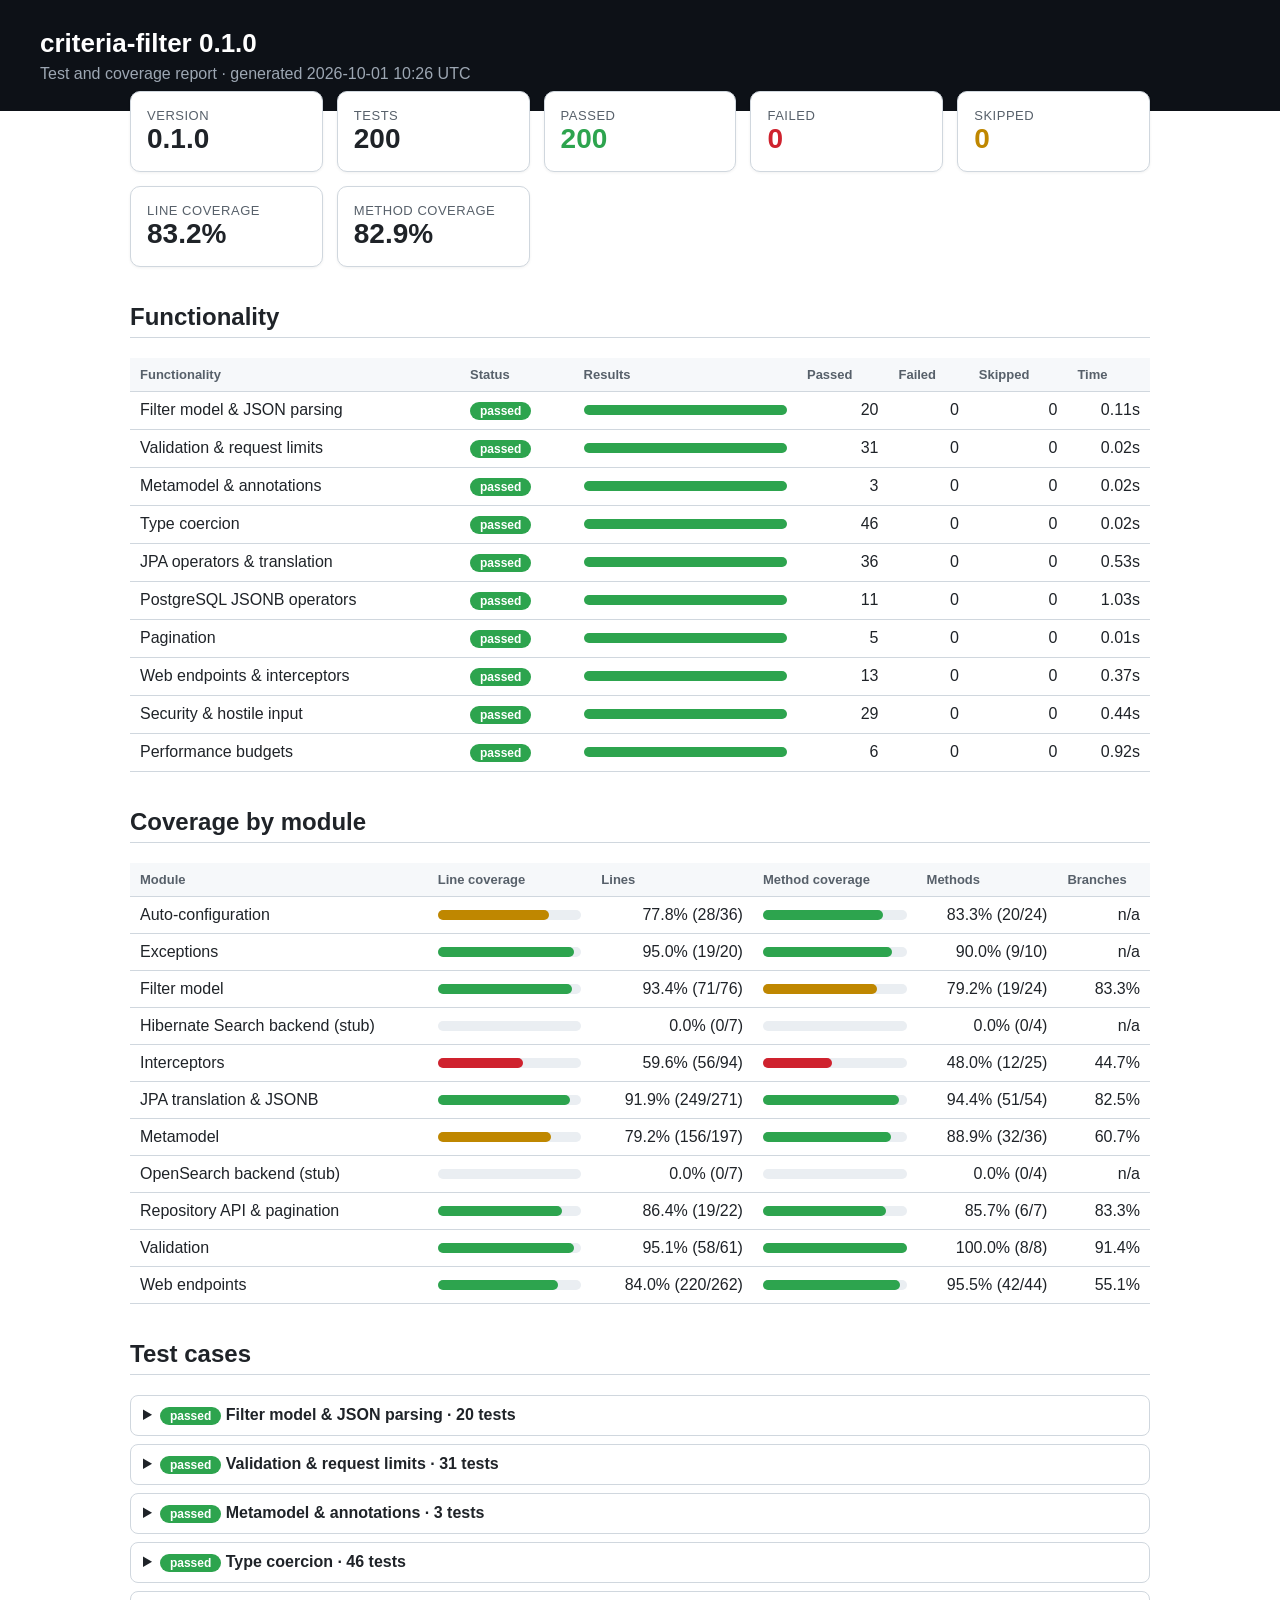
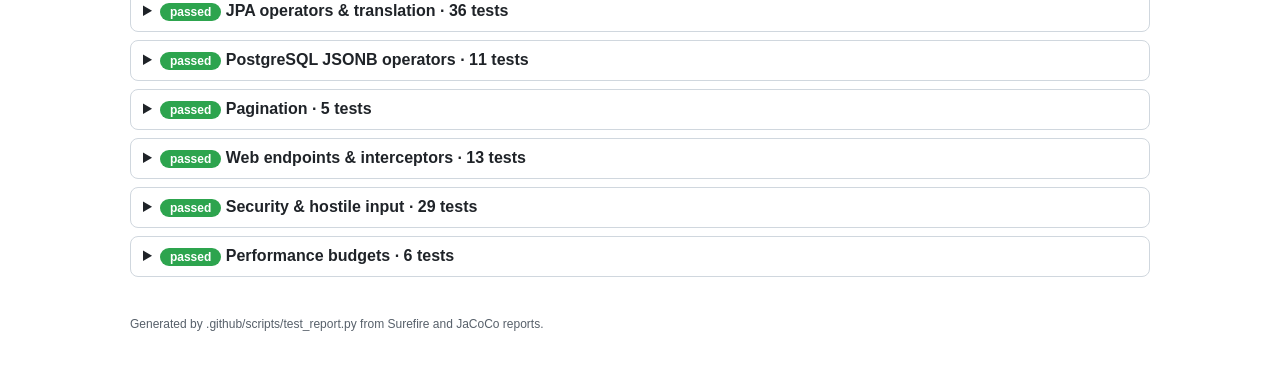
==== commit 0f41effe: "release: v0.1.0" ====
--- a/docs/static/report/index.html
+++ b/docs/static/report/index.html
@@ -1,4 +1,4 @@
-<!doctype html><html lang=en><head><meta charset=utf-8><meta name=viewport content='width=device-width,initial-scale=1'><title>criteria-filter 0.1.0-SNAPSHOT test report</title><style>
+<!doctype html><html lang=en><head><meta charset=utf-8><meta name=viewport content='width=device-width,initial-scale=1'><title>criteria-filter 0.1.0 test report</title><style>
 :root{--ok:#2da44e;--fail:#cf222e;--skip:#bf8700;--muted:#57606a;--bg:#f6f8fa;--line:#d0d7de}
 *{box-sizing:border-box}body{font-family:-apple-system,BlinkMacSystemFont,"Segoe UI",Helvetica,Arial,sans-serif;margin:0;color:#1f2328;background:#fff}
 header{background:#0d1117;color:#fff;padding:28px 40px}header h1{margin:0 0 6px;font-size:26px}header p{margin:0;color:#9da7b3}
@@ -16,19 +16,19 @@
 details table{margin:0 0 10px}.msg{color:var(--fail);font-size:12px;font-family:ui-monospace,monospace}
 footer{color:var(--muted);font-size:12px;margin-top:40px}
 </style></head><body>
-<header><h1>criteria-filter 0.1.0-SNAPSHOT</h1><p>Test and coverage report &middot; generated 2026-10-01 10:20 UTC</p></header><main>
-<div class="cards"><div class="card"><div class="l">Version</div><div class="v">0.1.0-SNAPSHOT</div></div><div class="card"><div class="l">Tests</div><div class="v">200</div></div><div class="card"><div class="l">Passed</div><div class="v"><span style="color:var(--ok)">200</span></div></div><div class="card"><div class="l">Failed</div><div class="v"><span style="color:var(--fail)">0</span></div></div><div class="card"><div class="l">Skipped</div><div class="v"><span style="color:var(--skip)">0</span></div></div><div class="card"><div class="l">Line coverage</div><div class="v">83.2%</div></div><div class="card"><div class="l">Method coverage</div><div class="v">82.9%</div></div></div>
+<header><h1>criteria-filter 0.1.0</h1><p>Test and coverage report &middot; generated 2026-10-01 10:26 UTC</p></header><main>
+<div class="cards"><div class="card"><div class="l">Version</div><div class="v">0.1.0</div></div><div class="card"><div class="l">Tests</div><div class="v">200</div></div><div class="card"><div class="l">Passed</div><div class="v"><span style="color:var(--ok)">200</span></div></div><div class="card"><div class="l">Failed</div><div class="v"><span style="color:var(--fail)">0</span></div></div><div class="card"><div class="l">Skipped</div><div class="v"><span style="color:var(--skip)">0</span></div></div><div class="card"><div class="l">Line coverage</div><div class="v">83.2%</div></div><div class="card"><div class="l">Method coverage</div><div class="v">82.9%</div></div></div>
 <h2>Functionality</h2><table><tr><th>Functionality</th><th>Status</th><th>Results</th><th class=n>Passed</th><th class=n>Failed</th><th class=n>Skipped</th><th class=n>Time</th></tr>
-<tr><td>Filter model &amp; JSON parsing</td><td><span class="chip passed">passed</span></td><td><div class="bar"><span class="passed" style="width:100.00%"></span></div></td><td class=n>20</td><td class=n>0</td><td class=n>0</td><td class=n>0.08s</td></tr>
-<tr><td>Validation &amp; request limits</td><td><span class="chip passed">passed</span></td><td><div class="bar"><span class="passed" style="width:100.00%"></span></div></td><td class=n>31</td><td class=n>0</td><td class=n>0</td><td class=n>0.04s</td></tr>
-<tr><td>Metamodel &amp; annotations</td><td><span class="chip passed">passed</span></td><td><div class="bar"><span class="passed" style="width:100.00%"></span></div></td><td class=n>3</td><td class=n>0</td><td class=n>0</td><td class=n>0.00s</td></tr>
-<tr><td>Type coercion</td><td><span class="chip passed">passed</span></td><td><div class="bar"><span class="passed" style="width:100.00%"></span></div></td><td class=n>46</td><td class=n>0</td><td class=n>0</td><td class=n>0.01s</td></tr>
-<tr><td>JPA operators &amp; translation</td><td><span class="chip passed">passed</span></td><td><div class="bar"><span class="passed" style="width:100.00%"></span></div></td><td class=n>36</td><td class=n>0</td><td class=n>0</td><td class=n>0.64s</td></tr>
-<tr><td>PostgreSQL JSONB operators</td><td><span class="chip passed">passed</span></td><td><div class="bar"><span class="passed" style="width:100.00%"></span></div></td><td class=n>11</td><td class=n>0</td><td class=n>0</td><td class=n>0.85s</td></tr>
-<tr><td>Pagination</td><td><span class="chip passed">passed</span></td><td><div class="bar"><span class="passed" style="width:100.00%"></span></div></td><td class=n>5</td><td class=n>0</td><td class=n>0</td><td class=n>0.00s</td></tr>
-<tr><td>Web endpoints &amp; interceptors</td><td><span class="chip passed">passed</span></td><td><div class="bar"><span class="passed" style="width:100.00%"></span></div></td><td class=n>13</td><td class=n>0</td><td class=n>0</td><td class=n>0.38s</td></tr>
-<tr><td>Security &amp; hostile input</td><td><span class="chip passed">passed</span></td><td><div class="bar"><span class="passed" style="width:100.00%"></span></div></td><td class=n>29</td><td class=n>0</td><td class=n>0</td><td class=n>0.24s</td></tr>
-<tr><td>Performance budgets</td><td><span class="chip passed">passed</span></td><td><div class="bar"><span class="passed" style="width:100.00%"></span></div></td><td class=n>6</td><td class=n>0</td><td class=n>0</td><td class=n>0.76s</td></tr>
+<tr><td>Filter model &amp; JSON parsing</td><td><span class="chip passed">passed</span></td><td><div class="bar"><span class="passed" style="width:100.00%"></span></div></td><td class=n>20</td><td class=n>0</td><td class=n>0</td><td class=n>0.11s</td></tr>
+<tr><td>Validation &amp; request limits</td><td><span class="chip passed">passed</span></td><td><div class="bar"><span class="passed" style="width:100.00%"></span></div></td><td class=n>31</td><td class=n>0</td><td class=n>0</td><td class=n>0.02s</td></tr>
+<tr><td>Metamodel &amp; annotations</td><td><span class="chip passed">passed</span></td><td><div class="bar"><span class="passed" style="width:100.00%"></span></div></td><td class=n>3</td><td class=n>0</td><td class=n>0</td><td class=n>0.02s</td></tr>
+<tr><td>Type coercion</td><td><span class="chip passed">passed</span></td><td><div class="bar"><span class="passed" style="width:100.00%"></span></div></td><td class=n>46</td><td class=n>0</td><td class=n>0</td><td class=n>0.02s</td></tr>
+<tr><td>JPA operators &amp; translation</td><td><span class="chip passed">passed</span></td><td><div class="bar"><span class="passed" style="width:100.00%"></span></div></td><td class=n>36</td><td class=n>0</td><td class=n>0</td><td class=n>0.53s</td></tr>
+<tr><td>PostgreSQL JSONB operators</td><td><span class="chip passed">passed</span></td><td><div class="bar"><span class="passed" style="width:100.00%"></span></div></td><td class=n>11</td><td class=n>0</td><td class=n>0</td><td class=n>1.03s</td></tr>
+<tr><td>Pagination</td><td><span class="chip passed">passed</span></td><td><div class="bar"><span class="passed" style="width:100.00%"></span></div></td><td class=n>5</td><td class=n>0</td><td class=n>0</td><td class=n>0.01s</td></tr>
+<tr><td>Web endpoints &amp; interceptors</td><td><span class="chip passed">passed</span></td><td><div class="bar"><span class="passed" style="width:100.00%"></span></div></td><td class=n>13</td><td class=n>0</td><td class=n>0</td><td class=n>0.37s</td></tr>
+<tr><td>Security &amp; hostile input</td><td><span class="chip passed">passed</span></td><td><div class="bar"><span class="passed" style="width:100.00%"></span></div></td><td class=n>29</td><td class=n>0</td><td class=n>0</td><td class=n>0.44s</td></tr>
+<tr><td>Performance budgets</td><td><span class="chip passed">passed</span></td><td><div class="bar"><span class="passed" style="width:100.00%"></span></div></td><td class=n>6</td><td class=n>0</td><td class=n>0</td><td class=n>0.92s</td></tr>
 </table>
 <h2>Coverage by module</h2><table><tr><th>Module</th><th>Line coverage</th><th class=n>Lines</th><th>Method coverage</th><th class=n>Methods</th><th class=n>Branches</th></tr>
 <tr><td>Auto-configuration</td><td><div class="meter"><span style="width:77.8%;background:var(--skip)"></span></div></td><td class=n>77.8% (28/36)</td><td><div class="meter"><span style="width:83.3%;background:var(--ok)"></span></div></td><td class=n>83.3% (20/24)</td><td class=n>n/a</td></tr>
@@ -45,91 +45,91 @@
 </table>
 <h2>Test cases</h2>
 <details><summary><span class="chip passed">passed</span> Filter model &amp; JSON parsing &middot; 20 tests</summary><table><tr><th>Class</th><th>Test</th><th>Status</th><th class=n>Time</th></tr>
-<tr><td>FilterGroupNestedTest</td><td>deserializesDeeplyNestedGroups</td><td><span class="chip passed">passed</span></td><td class=n>0.004s</td></tr>
+<tr><td>FilterGroupNestedTest</td><td>deserializesDeeplyNestedGroups</td><td><span class="chip passed">passed</span></td><td class=n>0.005s</td></tr>
 <tr><td>FilterGroupNestedTest</td><td>deserializesFilterRequestWithNestedFilter</td><td><span class="chip passed">passed</span></td><td class=n>0.004s</td></tr>
-<tr><td>FilterGroupNestedTest</td><td>deserializesIhoStyleAndGroup</td><td><span class="chip passed">passed</span></td><td class=n>0.003s</td></tr>
-<tr><td>FilterGroupNestedTest</td><td>deserializesIhoStyleOrGroup</td><td><span class="chip passed">passed</span></td><td class=n>0.003s</td></tr>
-<tr><td>FilterGroupNestedTest</td><td>deserializesNestedAndOrGroups</td><td><span class="chip passed">passed</span></td><td class=n>0.003s</td></tr>
-<tr><td>FilterGroupNestedTest</td><td>factoryMethodsCreateCorrectGroups</td><td><span class="chip passed">passed</span></td><td class=n>0.001s</td></tr>
-<tr><td>FilterGroupNestedTest</td><td>roundTripsNestedStructure</td><td><span class="chip passed">passed</span></td><td class=n>0.005s</td></tr>
-<tr><td>FilterGroupNestedTest</td><td>serializesToIhoStyleJson</td><td><span class="chip passed">passed</span></td><td class=n>0.002s</td></tr>
-<tr><td>FilterGroupNestedTest</td><td>supportsLegacyCombinatorSyntax</td><td><span class="chip passed">passed</span></td><td class=n>0.004s</td></tr>
-<tr><td>FilterRequestJsonTest</td><td>duplicateKeysUseLastValue</td><td><span class="chip passed">passed</span></td><td class=n>0.006s</td></tr>
-<tr><td>FilterRequestJsonTest</td><td>groupWithoutCombinatorDefaultsToAnd</td><td><span class="chip passed">passed</span></td><td class=n>0.005s</td></tr>
-<tr><td>FilterRequestJsonTest</td><td>nullChildrenAreRejected</td><td><span class="chip passed">passed</span></td><td class=n>0.005s</td></tr>
-<tr><td>FilterRequestJsonTest</td><td>parsesExplicitCombinatorSyntax</td><td><span class="chip passed">passed</span></td><td class=n>0.005s</td></tr>
-<tr><td>FilterRequestJsonTest</td><td>parsesSingleCondition</td><td><span class="chip passed">passed</span></td><td class=n>0.003s</td></tr>
-<tr><td>FilterRequestJsonTest</td><td>preservesJsonOperandTypes</td><td><span class="chip passed">passed</span></td><td class=n>0.002s</td></tr>
-<tr><td>FilterRequestJsonTest</td><td>prototypePollutionKeysAreInertInJava</td><td><span class="chip passed">passed</span></td><td class=n>0.004s</td></tr>
-<tr><td>FilterRequestJsonTest</td><td>rejectsAmbiguousGroupSyntax</td><td><span class="chip passed">passed</span></td><td class=n>0.006s</td></tr>
-<tr><td>FilterRequestJsonTest</td><td>rejectsUnknownCombinator</td><td><span class="chip passed">passed</span></td><td class=n>0.005s</td></tr>
+<tr><td>FilterGroupNestedTest</td><td>deserializesIhoStyleAndGroup</td><td><span class="chip passed">passed</span></td><td class=n>0.004s</td></tr>
+<tr><td>FilterGroupNestedTest</td><td>deserializesIhoStyleOrGroup</td><td><span class="chip passed">passed</span></td><td class=n>0.004s</td></tr>
+<tr><td>FilterGroupNestedTest</td><td>deserializesNestedAndOrGroups</td><td><span class="chip passed">passed</span></td><td class=n>0.004s</td></tr>
+<tr><td>FilterGroupNestedTest</td><td>factoryMethodsCreateCorrectGroups</td><td><span class="chip passed">passed</span></td><td class=n>0.000s</td></tr>
+<tr><td>FilterGroupNestedTest</td><td>roundTripsNestedStructure</td><td><span class="chip passed">passed</span></td><td class=n>0.006s</td></tr>
+<tr><td>FilterGroupNestedTest</td><td>serializesToIhoStyleJson</td><td><span class="chip passed">passed</span></td><td class=n>0.004s</td></tr>
+<tr><td>FilterGroupNestedTest</td><td>supportsLegacyCombinatorSyntax</td><td><span class="chip passed">passed</span></td><td class=n>0.007s</td></tr>
+<tr><td>FilterRequestJsonTest</td><td>duplicateKeysUseLastValue</td><td><span class="chip passed">passed</span></td><td class=n>0.003s</td></tr>
+<tr><td>FilterRequestJsonTest</td><td>groupWithoutCombinatorDefaultsToAnd</td><td><span class="chip passed">passed</span></td><td class=n>0.007s</td></tr>
+<tr><td>FilterRequestJsonTest</td><td>nullChildrenAreRejected</td><td><span class="chip passed">passed</span></td><td class=n>0.004s</td></tr>
+<tr><td>FilterRequestJsonTest</td><td>parsesExplicitCombinatorSyntax</td><td><span class="chip passed">passed</span></td><td class=n>0.006s</td></tr>
+<tr><td>FilterRequestJsonTest</td><td>parsesSingleCondition</td><td><span class="chip passed">passed</span></td><td class=n>0.007s</td></tr>
+<tr><td>FilterRequestJsonTest</td><td>preservesJsonOperandTypes</td><td><span class="chip passed">passed</span></td><td class=n>0.003s</td></tr>
+<tr><td>FilterRequestJsonTest</td><td>prototypePollutionKeysAreInertInJava</td><td><span class="chip passed">passed</span></td><td class=n>0.005s</td></tr>
+<tr><td>FilterRequestJsonTest</td><td>rejectsAmbiguousGroupSyntax</td><td><span class="chip passed">passed</span></td><td class=n>0.007s</td></tr>
+<tr><td>FilterRequestJsonTest</td><td>rejectsUnknownCombinator</td><td><span class="chip passed">passed</span></td><td class=n>0.013s</td></tr>
 <tr><td>FilterRequestJsonTest</td><td>rejectsUnknownOrLowercaseOperators</td><td><span class="chip passed">passed</span></td><td class=n>0.005s</td></tr>
-<tr><td>FilterRequestJsonTest</td><td>roundTripsNestedTree</td><td><span class="chip passed">passed</span></td><td class=n>0.007s</td></tr>
+<tr><td>FilterRequestJsonTest</td><td>roundTripsNestedTree</td><td><span class="chip passed">passed</span></td><td class=n>0.010s</td></tr>
 </table></details>
 <details><summary><span class="chip passed">passed</span> Validation &amp; request limits &middot; 31 tests</summary><table><tr><th>Class</th><th>Test</th><th>Status</th><th class=n>Time</th></tr>
 <tr><td>FilterValidatorHardeningTest</td><td>acceptsEmptyGroupsAndContradictions</td><td><span class="chip passed">passed</span></td><td class=n>0.001s</td></tr>
-<tr><td>FilterValidatorHardeningTest</td><td>acceptsMaximumDepth</td><td><span class="chip passed">passed</span></td><td class=n>0.001s</td></tr>
-<tr><td>FilterValidatorHardeningTest</td><td>depthLimitAlsoAppliesToEmptyGroups</td><td><span class="chip passed">passed</span></td><td class=n>0.001s</td></tr>
+<tr><td>FilterValidatorHardeningTest</td><td>acceptsMaximumDepth</td><td><span class="chip passed">passed</span></td><td class=n>0.000s</td></tr>
+<tr><td>FilterValidatorHardeningTest</td><td>depthLimitAlsoAppliesToEmptyGroups</td><td><span class="chip passed">passed</span></td><td class=n>0.000s</td></tr>
 <tr><td>FilterValidatorHardeningTest</td><td>emptyValuesListIsRejectedForIn</td><td><span class="chip passed">passed</span></td><td class=n>0.000s</td></tr>
-<tr><td>FilterValidatorHardeningTest</td><td>jsonArrayContainsAcceptsOptionalPath</td><td><span class="chip passed">passed</span></td><td class=n>0.001s</td></tr>
+<tr><td>FilterValidatorHardeningTest</td><td>jsonArrayContainsAcceptsOptionalPath</td><td><span class="chip passed">passed</span></td><td class=n>0.000s</td></tr>
 <tr><td>FilterValidatorHardeningTest</td><td>limitsAreConfigurable</td><td><span class="chip passed">passed</span></td><td class=n>0.001s</td></tr>
-<tr><td>FilterValidatorHardeningTest</td><td>limitsTotalConditionsAcrossTheTree</td><td><span class="chip passed">passed</span></td><td class=n>0.005s</td></tr>
-<tr><td>FilterValidatorHardeningTest</td><td>limitsValuesPerCondition</td><td><span class="chip passed">passed</span></td><td class=n>0.003s</td></tr>
+<tr><td>FilterValidatorHardeningTest</td><td>limitsTotalConditionsAcrossTheTree</td><td><span class="chip passed">passed</span></td><td class=n>0.003s</td></tr>
+<tr><td>FilterValidatorHardeningTest</td><td>limitsValuesPerCondition</td><td><span class="chip passed">passed</span></td><td class=n>0.001s</td></tr>
 <tr><td>FilterValidatorHardeningTest</td><td>rejectsBlankField(String)[1]</td><td><span class="chip passed">passed</span></td><td class=n>0.001s</td></tr>
-<tr><td>FilterValidatorHardeningTest</td><td>rejectsBlankField(String)[2]</td><td><span class="chip passed">passed</span></td><td class=n>0.001s</td></tr>
+<tr><td>FilterValidatorHardeningTest</td><td>rejectsBlankField(String)[2]</td><td><span class="chip passed">passed</span></td><td class=n>0.000s</td></tr>
 <tr><td>FilterValidatorHardeningTest</td><td>rejectsExcessiveDepth</td><td><span class="chip passed">passed</span></td><td class=n>0.002s</td></tr>
-<tr><td>FilterValidatorHardeningTest</td><td>rejectsFieldNamesOutsideTheWhitelist(String)[1]</td><td><span class="chip passed">passed</span></td><td class=n>0.009s</td></tr>
-<tr><td>FilterValidatorHardeningTest</td><td>rejectsFieldNamesOutsideTheWhitelist(String)[2]</td><td><span class="chip passed">passed</span></td><td class=n>0.001s</td></tr>
-<tr><td>FilterValidatorHardeningTest</td><td>rejectsFieldNamesOutsideTheWhitelist(String)[3]</td><td><span class="chip passed">passed</span></td><td class=n>0.001s</td></tr>
-<tr><td>FilterValidatorHardeningTest</td><td>rejectsFieldNamesOutsideTheWhitelist(String)[4]</td><td><span class="chip passed">passed</span></td><td class=n>0.001s</td></tr>
+<tr><td>FilterValidatorHardeningTest</td><td>rejectsFieldNamesOutsideTheWhitelist(String)[1]</td><td><span class="chip passed">passed</span></td><td class=n>0.001s</td></tr>
+<tr><td>FilterValidatorHardeningTest</td><td>rejectsFieldNamesOutsideTheWhitelist(String)[2]</td><td><span class="chip passed">passed</span></td><td class=n>0.000s</td></tr>
+<tr><td>FilterValidatorHardeningTest</td><td>rejectsFieldNamesOutsideTheWhitelist(String)[3]</td><td><span class="chip passed">passed</span></td><td class=n>0.000s</td></tr>
+<tr><td>FilterValidatorHardeningTest</td><td>rejectsFieldNamesOutsideTheWhitelist(String)[4]</td><td><span class="chip passed">passed</span></td><td class=n>0.000s</td></tr>
 <tr><td>FilterValidatorHardeningTest</td><td>rejectsFieldNamesOutsideTheWhitelist(String)[5]</td><td><span class="chip passed">passed</span></td><td class=n>0.000s</td></tr>
-<tr><td>FilterValidatorHardeningTest</td><td>rejectsFieldNamesOutsideTheWhitelist(String)[6]</td><td><span class="chip passed">passed</span></td><td class=n>0.000s</td></tr>
+<tr><td>FilterValidatorHardeningTest</td><td>rejectsFieldNamesOutsideTheWhitelist(String)[6]</td><td><span class="chip passed">passed</span></td><td class=n>0.001s</td></tr>
 <tr><td>FilterValidatorHardeningTest</td><td>rejectsFieldNamesOutsideTheWhitelist(String)[7]</td><td><span class="chip passed">passed</span></td><td class=n>0.000s</td></tr>
-<tr><td>FilterValidatorHardeningTest</td><td>rejectsFieldNamesOutsideTheWhitelist(String)[8]</td><td><span class="chip passed">passed</span></td><td class=n>0.000s</td></tr>
+<tr><td>FilterValidatorHardeningTest</td><td>rejectsFieldNamesOutsideTheWhitelist(String)[8]</td><td><span class="chip passed">passed</span></td><td class=n>0.001s</td></tr>
 <tr><td>FilterValidatorHardeningTest</td><td>rejectsMissingOperator</td><td><span class="chip passed">passed</span></td><td class=n>0.000s</td></tr>
-<tr><td>FilterValidatorHardeningTest</td><td>rejectsMissingRequestOrFilter</td><td><span class="chip passed">passed</span></td><td class=n>0.001s</td></tr>
+<tr><td>FilterValidatorHardeningTest</td><td>rejectsMissingRequestOrFilter</td><td><span class="chip passed">passed</span></td><td class=n>0.000s</td></tr>
 <tr><td>FilterValidatorHardeningTest</td><td>rejectsNulCharacters</td><td><span class="chip passed">passed</span></td><td class=n>0.001s</td></tr>
-<tr><td>FilterValidatorHardeningTest</td><td>rejectsNullChildNode</td><td><span class="chip passed">passed</span></td><td class=n>0.001s</td></tr>
-<tr><td>FilterValidatorHardeningTest</td><td>rejectsNullField</td><td><span class="chip passed">passed</span></td><td class=n>0.001s</td></tr>
-<tr><td>FilterValidatorHardeningTest</td><td>rejectsNullOperandsInLists</td><td><span class="chip passed">passed</span></td><td class=n>0.001s</td></tr>
+<tr><td>FilterValidatorHardeningTest</td><td>rejectsNullChildNode</td><td><span class="chip passed">passed</span></td><td class=n>0.000s</td></tr>
+<tr><td>FilterValidatorHardeningTest</td><td>rejectsNullField</td><td><span class="chip passed">passed</span></td><td class=n>0.000s</td></tr>
+<tr><td>FilterValidatorHardeningTest</td><td>rejectsNullOperandsInLists</td><td><span class="chip passed">passed</span></td><td class=n>0.000s</td></tr>
 <tr><td>FilterValidatorHardeningTest</td><td>rejectsValueAndValuesTogether</td><td><span class="chip passed">passed</span></td><td class=n>0.001s</td></tr>
 <tr><td>FilterValidatorHardeningTest</td><td>singleNullValueIsReportedAsMissingValue</td><td><span class="chip passed">passed</span></td><td class=n>0.001s</td></tr>
-<tr><td>FilterValidatorTest</td><td>acceptsValidNestedRequest</td><td><span class="chip passed">passed</span></td><td class=n>0.001s</td></tr>
-<tr><td>FilterValidatorTest</td><td>rejectsUnknownField</td><td><span class="chip passed">passed</span></td><td class=n>0.001s</td></tr>
+<tr><td>FilterValidatorTest</td><td>acceptsValidNestedRequest</td><td><span class="chip passed">passed</span></td><td class=n>0.000s</td></tr>
+<tr><td>FilterValidatorTest</td><td>rejectsUnknownField</td><td><span class="chip passed">passed</span></td><td class=n>0.000s</td></tr>
 <tr><td>FilterValidatorTest</td><td>rejectsUnsupportedOperatorForField</td><td><span class="chip passed">passed</span></td><td class=n>0.001s</td></tr>
 <tr><td>FilterValidatorTest</td><td>rejectsWrongArity</td><td><span class="chip passed">passed</span></td><td class=n>0.001s</td></tr>
 </table></details>
 <details><summary><span class="chip passed">passed</span> Metamodel &amp; annotations &middot; 3 tests</summary><table><tr><th>Class</th><th>Test</th><th>Status</th><th class=n>Time</th></tr>
-<tr><td>EntityFilterMetadataBuilderTest</td><td>failsFastWhenAnnotatedFieldMissingOnEntity</td><td><span class="chip passed">passed</span></td><td class=n>0.000s</td></tr>
-<tr><td>EntityFilterMetadataBuilderTest</td><td>infersOperatorsAndExcludesUnannotatedFields</td><td><span class="chip passed">passed</span></td><td class=n>0.002s</td></tr>
-<tr><td>EntityFilterMetadataBuilderTest</td><td>resolvesDatePatternPerBackend</td><td><span class="chip passed">passed</span></td><td class=n>0.000s</td></tr>
+<tr><td>EntityFilterMetadataBuilderTest</td><td>failsFastWhenAnnotatedFieldMissingOnEntity</td><td><span class="chip passed">passed</span></td><td class=n>0.002s</td></tr>
+<tr><td>EntityFilterMetadataBuilderTest</td><td>infersOperatorsAndExcludesUnannotatedFields</td><td><span class="chip passed">passed</span></td><td class=n>0.006s</td></tr>
+<tr><td>EntityFilterMetadataBuilderTest</td><td>resolvesDatePatternPerBackend</td><td><span class="chip passed">passed</span></td><td class=n>0.008s</td></tr>
 </table></details>
 <details><summary><span class="chip passed">passed</span> Type coercion &middot; 46 tests</summary><table><tr><th>Class</th><th>Test</th><th>Status</th><th class=n>Time</th></tr>
 <tr><td>ValueCoercionTest</td><td>acceptsFiniteFloatingPointBoundaries</td><td><span class="chip passed">passed</span></td><td class=n>0.001s</td></tr>
 <tr><td>ValueCoercionTest</td><td>bigIntegerRejectsFractions</td><td><span class="chip passed">passed</span></td><td class=n>0.001s</td></tr>
-<tr><td>ValueCoercionTest</td><td>coercesArbitraryPrecisionNumbers</td><td><span class="chip passed">passed</span></td><td class=n>0.000s</td></tr>
+<tr><td>ValueCoercionTest</td><td>coercesArbitraryPrecisionNumbers</td><td><span class="chip passed">passed</span></td><td class=n>0.001s</td></tr>
 <tr><td>ValueCoercionTest</td><td>coercesEnumsCaseSensitively</td><td><span class="chip passed">passed</span></td><td class=n>0.000s</td></tr>
 <tr><td>ValueCoercionTest</td><td>coercesFalseString</td><td><span class="chip passed">passed</span></td><td class=n>0.000s</td></tr>
-<tr><td>ValueCoercionTest</td><td>coercesIntegralBoundaries</td><td><span class="chip passed">passed</span></td><td class=n>0.000s</td></tr>
+<tr><td>ValueCoercionTest</td><td>coercesIntegralBoundaries</td><td><span class="chip passed">passed</span></td><td class=n>0.001s</td></tr>
 <tr><td>ValueCoercionTest</td><td>coercesStringsAndUnicodeUnchanged</td><td><span class="chip passed">passed</span></td><td class=n>0.000s</td></tr>
-<tr><td>ValueCoercionTest</td><td>coercesTemporalTypesWithTimezones</td><td><span class="chip passed">passed</span></td><td class=n>0.004s</td></tr>
+<tr><td>ValueCoercionTest</td><td>coercesTemporalTypesWithTimezones</td><td><span class="chip passed">passed</span></td><td class=n>0.005s</td></tr>
 <tr><td>ValueCoercionTest</td><td>coercesTrueStrings(String)[1]</td><td><span class="chip passed">passed</span></td><td class=n>0.000s</td></tr>
 <tr><td>ValueCoercionTest</td><td>coercesTrueStrings(String)[2]</td><td><span class="chip passed">passed</span></td><td class=n>0.000s</td></tr>
 <tr><td>ValueCoercionTest</td><td>coercesTrueStrings(String)[3]</td><td><span class="chip passed">passed</span></td><td class=n>0.000s</td></tr>
-<tr><td>ValueCoercionTest</td><td>coercesUuid</td><td><span class="chip passed">passed</span></td><td class=n>0.001s</td></tr>
-<tr><td>ValueCoercionTest</td><td>localDateTimeRejectsZonedOrPartialValues(String)[1]</td><td><span class="chip passed">passed</span></td><td class=n>0.000s</td></tr>
-<tr><td>ValueCoercionTest</td><td>localDateTimeRejectsZonedOrPartialValues(String)[2]</td><td><span class="chip passed">passed</span></td><td class=n>0.001s</td></tr>
-<tr><td>ValueCoercionTest</td><td>localDateTimeRejectsZonedOrPartialValues(String)[3]</td><td><span class="chip passed">passed</span></td><td class=n>0.000s</td></tr>
+<tr><td>ValueCoercionTest</td><td>coercesUuid</td><td><span class="chip passed">passed</span></td><td class=n>0.000s</td></tr>
+<tr><td>ValueCoercionTest</td><td>localDateTimeRejectsZonedOrPartialValues(String)[1]</td><td><span class="chip passed">passed</span></td><td class=n>0.001s</td></tr>
+<tr><td>ValueCoercionTest</td><td>localDateTimeRejectsZonedOrPartialValues(String)[2]</td><td><span class="chip passed">passed</span></td><td class=n>0.000s</td></tr>
+<tr><td>ValueCoercionTest</td><td>localDateTimeRejectsZonedOrPartialValues(String)[3]</td><td><span class="chip passed">passed</span></td><td class=n>0.001s</td></tr>
 <tr><td>ValueCoercionTest</td><td>nullStaysNull</td><td><span class="chip passed">passed</span></td><td class=n>0.000s</td></tr>
-<tr><td>ValueCoercionTest</td><td>passesStructuredValuesThroughForStructuredTypes</td><td><span class="chip passed">passed</span></td><td class=n>0.000s</td></tr>
+<tr><td>ValueCoercionTest</td><td>passesStructuredValuesThroughForStructuredTypes</td><td><span class="chip passed">passed</span></td><td class=n>0.001s</td></tr>
 <tr><td>ValueCoercionTest</td><td>rejectsExtremeArbitraryPrecisionNumbers(String)[1]</td><td><span class="chip passed">passed</span></td><td class=n>0.001s</td></tr>
-<tr><td>ValueCoercionTest</td><td>rejectsExtremeArbitraryPrecisionNumbers(String)[2]</td><td><span class="chip passed">passed</span></td><td class=n>0.001s</td></tr>
-<tr><td>ValueCoercionTest</td><td>rejectsExtremeArbitraryPrecisionNumbers(String)[3]</td><td><span class="chip passed">passed</span></td><td class=n>0.000s</td></tr>
-<tr><td>ValueCoercionTest</td><td>rejectsInvalidLocalDates(String)[1]</td><td><span class="chip passed">passed</span></td><td class=n>0.000s</td></tr>
+<tr><td>ValueCoercionTest</td><td>rejectsExtremeArbitraryPrecisionNumbers(String)[2]</td><td><span class="chip passed">passed</span></td><td class=n>0.000s</td></tr>
+<tr><td>ValueCoercionTest</td><td>rejectsExtremeArbitraryPrecisionNumbers(String)[3]</td><td><span class="chip passed">passed</span></td><td class=n>0.001s</td></tr>
+<tr><td>ValueCoercionTest</td><td>rejectsInvalidLocalDates(String)[1]</td><td><span class="chip passed">passed</span></td><td class=n>0.001s</td></tr>
 <tr><td>ValueCoercionTest</td><td>rejectsInvalidLocalDates(String)[2]</td><td><span class="chip passed">passed</span></td><td class=n>0.000s</td></tr>
-<tr><td>ValueCoercionTest</td><td>rejectsInvalidLocalDates(String)[3]</td><td><span class="chip passed">passed</span></td><td class=n>0.000s</td></tr>
+<tr><td>ValueCoercionTest</td><td>rejectsInvalidLocalDates(String)[3]</td><td><span class="chip passed">passed</span></td><td class=n>0.001s</td></tr>
 <tr><td>ValueCoercionTest</td><td>rejectsInvalidLocalDates(String)[4]</td><td><span class="chip passed">passed</span></td><td class=n>0.000s</td></tr>
-<tr><td>ValueCoercionTest</td><td>rejectsInvalidLocalDates(String)[5]</td><td><span class="chip passed">passed</span></td><td class=n>0.001s</td></tr>
+<tr><td>ValueCoercionTest</td><td>rejectsInvalidLocalDates(String)[5]</td><td><span class="chip passed">passed</span></td><td class=n>0.000s</td></tr>
 <tr><td>ValueCoercionTest</td><td>rejectsLongOverflow</td><td><span class="chip passed">passed</span></td><td class=n>0.000s</td></tr>
 <tr><td>ValueCoercionTest</td><td>rejectsNonBooleanStrings(String)[1]</td><td><span class="chip passed">passed</span></td><td class=n>0.001s</td></tr>
 <tr><td>ValueCoercionTest</td><td>rejectsNonBooleanStrings(String)[2]</td><td><span class="chip passed">passed</span></td><td class=n>0.000s</td></tr>
@@ -137,13 +137,13 @@
 <tr><td>ValueCoercionTest</td><td>rejectsNonBooleanStrings(String)[4]</td><td><span class="chip passed">passed</span></td><td class=n>0.000s</td></tr>
 <tr><td>ValueCoercionTest</td><td>rejectsNonBooleanStrings(String)[5]</td><td><span class="chip passed">passed</span></td><td class=n>0.000s</td></tr>
 <tr><td>ValueCoercionTest</td><td>rejectsNonFiniteBigDecimal(String)[1]</td><td><span class="chip passed">passed</span></td><td class=n>0.000s</td></tr>
-<tr><td>ValueCoercionTest</td><td>rejectsNonFiniteBigDecimal(String)[2]</td><td><span class="chip passed">passed</span></td><td class=n>0.000s</td></tr>
+<tr><td>ValueCoercionTest</td><td>rejectsNonFiniteBigDecimal(String)[2]</td><td><span class="chip passed">passed</span></td><td class=n>0.001s</td></tr>
 <tr><td>ValueCoercionTest</td><td>rejectsNonFiniteBigDecimal(String)[3]</td><td><span class="chip passed">passed</span></td><td class=n>0.000s</td></tr>
 <tr><td>ValueCoercionTest</td><td>rejectsNonFiniteFloatingPoint(String)[1]</td><td><span class="chip passed">passed</span></td><td class=n>0.000s</td></tr>
 <tr><td>ValueCoercionTest</td><td>rejectsNonFiniteFloatingPoint(String)[2]</td><td><span class="chip passed">passed</span></td><td class=n>0.000s</td></tr>
 <tr><td>ValueCoercionTest</td><td>rejectsNonFiniteFloatingPoint(String)[3]</td><td><span class="chip passed">passed</span></td><td class=n>0.000s</td></tr>
-<tr><td>ValueCoercionTest</td><td>rejectsNonFiniteFloatingPoint(String)[4]</td><td><span class="chip passed">passed</span></td><td class=n>0.000s</td></tr>
-<tr><td>ValueCoercionTest</td><td>rejectsNumericBoolean</td><td><span class="chip passed">passed</span></td><td class=n>0.000s</td></tr>
+<tr><td>ValueCoercionTest</td><td>rejectsNonFiniteFloatingPoint(String)[4]</td><td><span class="chip passed">passed</span></td><td class=n>0.001s</td></tr>
+<tr><td>ValueCoercionTest</td><td>rejectsNumericBoolean</td><td><span class="chip passed">passed</span></td><td class=n>0.002s</td></tr>
 <tr><td>ValueCoercionTest</td><td>rejectsOverflowingOrMalformedIntegers(String)[1]</td><td><span class="chip passed">passed</span></td><td class=n>0.001s</td></tr>
 <tr><td>ValueCoercionTest</td><td>rejectsOverflowingOrMalformedIntegers(String)[2]</td><td><span class="chip passed">passed</span></td><td class=n>0.000s</td></tr>
 <tr><td>ValueCoercionTest</td><td>rejectsOverflowingOrMalformedIntegers(String)[3]</td><td><span class="chip passed">passed</span></td><td class=n>0.000s</td></tr>
@@ -153,115 +153,115 @@
 <tr><td>ValueCoercionTest</td><td>rejectsStructuredValuesForScalarTypes</td><td><span class="chip passed">passed</span></td><td class=n>0.001s</td></tr>
 </table></details>
 <details><summary><span class="chip passed">passed</span> JPA operators &amp; translation &middot; 36 tests</summary><table><tr><th>Class</th><th>Test</th><th>Status</th><th class=n>Time</th></tr>
-<tr><td>JpaCriteriaRepositoryIntegrationTest</td><td>combinesWithOrAndPaginatesWithHasMore</td><td><span class="chip passed">passed</span></td><td class=n>0.007s</td></tr>
+<tr><td>JpaCriteriaRepositoryIntegrationTest</td><td>combinesWithOrAndPaginatesWithHasMore</td><td><span class="chip passed">passed</span></td><td class=n>0.005s</td></tr>
 <tr><td>JpaCriteriaRepositoryIntegrationTest</td><td>filtersByInList</td><td><span class="chip passed">passed</span></td><td class=n>0.006s</td></tr>
-<tr><td>JpaCriteriaRepositoryIntegrationTest</td><td>filtersByInstantComparison</td><td><span class="chip passed">passed</span></td><td class=n>0.007s</td></tr>
-<tr><td>JpaCriteriaRepositoryIntegrationTest</td><td>filtersByLikeAndEnum</td><td><span class="chip passed">passed</span></td><td class=n>0.007s</td></tr>
-<tr><td>JpaCriteriaRepositoryIntegrationTest</td><td>filtersByNumericBetweenWithStringOperands</td><td><span class="chip passed">passed</span></td><td class=n>0.006s</td></tr>
-<tr><td>JpaCriteriaRepositoryIntegrationTest</td><td>filtersWithDeeplyNestedGroups</td><td><span class="chip passed">passed</span></td><td class=n>0.007s</td></tr>
-<tr><td>JpaCriteriaRepositoryIntegrationTest</td><td>filtersWithNestedAndOrGroups</td><td><span class="chip passed">passed</span></td><td class=n>0.009s</td></tr>
+<tr><td>JpaCriteriaRepositoryIntegrationTest</td><td>filtersByInstantComparison</td><td><span class="chip passed">passed</span></td><td class=n>0.030s</td></tr>
+<tr><td>JpaCriteriaRepositoryIntegrationTest</td><td>filtersByLikeAndEnum</td><td><span class="chip passed">passed</span></td><td class=n>0.004s</td></tr>
+<tr><td>JpaCriteriaRepositoryIntegrationTest</td><td>filtersByNumericBetweenWithStringOperands</td><td><span class="chip passed">passed</span></td><td class=n>0.007s</td></tr>
+<tr><td>JpaCriteriaRepositoryIntegrationTest</td><td>filtersWithDeeplyNestedGroups</td><td><span class="chip passed">passed</span></td><td class=n>0.006s</td></tr>
+<tr><td>JpaCriteriaRepositoryIntegrationTest</td><td>filtersWithNestedAndOrGroups</td><td><span class="chip passed">passed</span></td><td class=n>0.019s</td></tr>
 <tr><td>JpaCriteriaRepositoryIntegrationTest</td><td>filtersWithTripleLevelNesting</td><td><span class="chip passed">passed</span></td><td class=n>0.007s</td></tr>
-<tr><td>JpaOperatorCoverageIntegrationTest</td><td>ambiguousBooleansAreRejected</td><td><span class="chip passed">passed</span></td><td class=n>0.013s</td></tr>
-<tr><td>JpaOperatorCoverageIntegrationTest</td><td>associationsCompareByIdentifier</td><td><span class="chip passed">passed</span></td><td class=n>0.028s</td></tr>
-<tr><td>JpaOperatorCoverageIntegrationTest</td><td>booleans</td><td><span class="chip passed">passed</span></td><td class=n>0.021s</td></tr>
-<tr><td>JpaOperatorCoverageIntegrationTest</td><td>comparisonOperators</td><td><span class="chip passed">passed</span></td><td class=n>0.024s</td></tr>
-<tr><td>JpaOperatorCoverageIntegrationTest</td><td>contradictionsAndDuplicates</td><td><span class="chip passed">passed</span></td><td class=n>0.030s</td></tr>
-<tr><td>JpaOperatorCoverageIntegrationTest</td><td>emptyGroupsFollowBooleanIdentities</td><td><span class="chip passed">passed</span></td><td class=n>0.032s</td></tr>
-<tr><td>JpaOperatorCoverageIntegrationTest</td><td>eqAndNe</td><td><span class="chip passed">passed</span></td><td class=n>0.023s</td></tr>
-<tr><td>JpaOperatorCoverageIntegrationTest</td><td>floatingPointValues</td><td><span class="chip passed">passed</span></td><td class=n>0.024s</td></tr>
-<tr><td>JpaOperatorCoverageIntegrationTest</td><td>inAndBetween</td><td><span class="chip passed">passed</span></td><td class=n>0.028s</td></tr>
-<tr><td>JpaOperatorCoverageIntegrationTest</td><td>injectionAttemptsInValuesAreBoundAsLiterals</td><td><span class="chip passed">passed</span></td><td class=n>0.027s</td></tr>
-<tr><td>JpaOperatorCoverageIntegrationTest</td><td>instantsAcceptOffsets</td><td><span class="chip passed">passed</span></td><td class=n>0.019s</td></tr>
-<tr><td>JpaOperatorCoverageIntegrationTest</td><td>integerBoundaries</td><td><span class="chip passed">passed</span></td><td class=n>0.023s</td></tr>
-<tr><td>JpaOperatorCoverageIntegrationTest</td><td>likeIsCaseInsensitiveContains</td><td><span class="chip passed">passed</span></td><td class=n>0.023s</td></tr>
-<tr><td>JpaOperatorCoverageIntegrationTest</td><td>likeTreatsWildcardsLiterally</td><td><span class="chip passed">passed</span></td><td class=n>0.028s</td></tr>
-<tr><td>JpaOperatorCoverageIntegrationTest</td><td>localDates</td><td><span class="chip passed">passed</span></td><td class=n>0.024s</td></tr>
-<tr><td>JpaOperatorCoverageIntegrationTest</td><td>neExcludesNullsLikeSql</td><td><span class="chip passed">passed</span></td><td class=n>0.016s</td></tr>
-<tr><td>JpaOperatorCoverageIntegrationTest</td><td>nestedAndOr</td><td><span class="chip passed">passed</span></td><td class=n>0.028s</td></tr>
-<tr><td>JpaOperatorCoverageIntegrationTest</td><td>nonFiniteNumbersAreRejected</td><td><span class="chip passed">passed</span></td><td class=n>0.051s</td></tr>
-<tr><td>JpaOperatorCoverageIntegrationTest</td><td>nullChecks</td><td><span class="chip passed">passed</span></td><td class=n>0.015s</td></tr>
-<tr><td>JpaOperatorCoverageIntegrationTest</td><td>offsetDateTimesCompareByInstantAcrossTimezones</td><td><span class="chip passed">passed</span></td><td class=n>0.021s</td></tr>
-<tr><td>JpaOperatorCoverageIntegrationTest</td><td>paginationReportsHasMore</td><td><span class="chip passed">passed</span></td><td class=n>0.022s</td></tr>
-<tr><td>JpaOperatorCoverageIntegrationTest</td><td>structuredValuesForScalarFieldsAreRejected</td><td><span class="chip passed">passed</span></td><td class=n>0.020s</td></tr>
-<tr><td>JpaOperatorCoverageIntegrationTest</td><td>unicodeStrings</td><td><span class="chip passed">passed</span></td><td class=n>0.023s</td></tr>
+<tr><td>JpaOperatorCoverageIntegrationTest</td><td>ambiguousBooleansAreRejected</td><td><span class="chip passed">passed</span></td><td class=n>0.010s</td></tr>
+<tr><td>JpaOperatorCoverageIntegrationTest</td><td>associationsCompareByIdentifier</td><td><span class="chip passed">passed</span></td><td class=n>0.023s</td></tr>
+<tr><td>JpaOperatorCoverageIntegrationTest</td><td>booleans</td><td><span class="chip passed">passed</span></td><td class=n>0.016s</td></tr>
+<tr><td>JpaOperatorCoverageIntegrationTest</td><td>comparisonOperators</td><td><span class="chip passed">passed</span></td><td class=n>0.015s</td></tr>
+<tr><td>JpaOperatorCoverageIntegrationTest</td><td>contradictionsAndDuplicates</td><td><span class="chip passed">passed</span></td><td class=n>0.021s</td></tr>
+<tr><td>JpaOperatorCoverageIntegrationTest</td><td>emptyGroupsFollowBooleanIdentities</td><td><span class="chip passed">passed</span></td><td class=n>0.020s</td></tr>
+<tr><td>JpaOperatorCoverageIntegrationTest</td><td>eqAndNe</td><td><span class="chip passed">passed</span></td><td class=n>0.016s</td></tr>
+<tr><td>JpaOperatorCoverageIntegrationTest</td><td>floatingPointValues</td><td><span class="chip passed">passed</span></td><td class=n>0.017s</td></tr>
+<tr><td>JpaOperatorCoverageIntegrationTest</td><td>inAndBetween</td><td><span class="chip passed">passed</span></td><td class=n>0.020s</td></tr>
+<tr><td>JpaOperatorCoverageIntegrationTest</td><td>injectionAttemptsInValuesAreBoundAsLiterals</td><td><span class="chip passed">passed</span></td><td class=n>0.022s</td></tr>
+<tr><td>JpaOperatorCoverageIntegrationTest</td><td>instantsAcceptOffsets</td><td><span class="chip passed">passed</span></td><td class=n>0.013s</td></tr>
+<tr><td>JpaOperatorCoverageIntegrationTest</td><td>integerBoundaries</td><td><span class="chip passed">passed</span></td><td class=n>0.017s</td></tr>
+<tr><td>JpaOperatorCoverageIntegrationTest</td><td>likeIsCaseInsensitiveContains</td><td><span class="chip passed">passed</span></td><td class=n>0.018s</td></tr>
+<tr><td>JpaOperatorCoverageIntegrationTest</td><td>likeTreatsWildcardsLiterally</td><td><span class="chip passed">passed</span></td><td class=n>0.021s</td></tr>
+<tr><td>JpaOperatorCoverageIntegrationTest</td><td>localDates</td><td><span class="chip passed">passed</span></td><td class=n>0.016s</td></tr>
+<tr><td>JpaOperatorCoverageIntegrationTest</td><td>neExcludesNullsLikeSql</td><td><span class="chip passed">passed</span></td><td class=n>0.012s</td></tr>
+<tr><td>JpaOperatorCoverageIntegrationTest</td><td>nestedAndOr</td><td><span class="chip passed">passed</span></td><td class=n>0.020s</td></tr>
+<tr><td>JpaOperatorCoverageIntegrationTest</td><td>nonFiniteNumbersAreRejected</td><td><span class="chip passed">passed</span></td><td class=n>0.061s</td></tr>
+<tr><td>JpaOperatorCoverageIntegrationTest</td><td>nullChecks</td><td><span class="chip passed">passed</span></td><td class=n>0.012s</td></tr>
+<tr><td>JpaOperatorCoverageIntegrationTest</td><td>offsetDateTimesCompareByInstantAcrossTimezones</td><td><span class="chip passed">passed</span></td><td class=n>0.018s</td></tr>
+<tr><td>JpaOperatorCoverageIntegrationTest</td><td>paginationReportsHasMore</td><td><span class="chip passed">passed</span></td><td class=n>0.016s</td></tr>
+<tr><td>JpaOperatorCoverageIntegrationTest</td><td>structuredValuesForScalarFieldsAreRejected</td><td><span class="chip passed">passed</span></td><td class=n>0.012s</td></tr>
+<tr><td>JpaOperatorCoverageIntegrationTest</td><td>unicodeStrings</td><td><span class="chip passed">passed</span></td><td class=n>0.015s</td></tr>
 <tr><td>JpaOperatorCoverageIntegrationTest</td><td>uuids</td><td><span class="chip passed">passed</span></td><td class=n>0.019s</td></tr>
 <tr><td>LikePatternsTest</td><td>emptyValueMatchesEverything</td><td><span class="chip passed">passed</span></td><td class=n>0.000s</td></tr>
-<tr><td>LikePatternsTest</td><td>escapesUserSuppliedWildcards</td><td><span class="chip passed">passed</span></td><td class=n>0.001s</td></tr>
+<tr><td>LikePatternsTest</td><td>escapesUserSuppliedWildcards</td><td><span class="chip passed">passed</span></td><td class=n>0.000s</td></tr>
 <tr><td>LikePatternsTest</td><td>lowercasesIndependentlyOfDefaultLocale</td><td><span class="chip passed">passed</span></td><td class=n>0.000s</td></tr>
 <tr><td>LikePatternsTest</td><td>wrapsValueInContainsWildcards</td><td><span class="chip passed">passed</span></td><td class=n>0.000s</td></tr>
 </table></details>
 <details><summary><span class="chip passed">passed</span> PostgreSQL JSONB operators &middot; 11 tests</summary><table><tr><th>Class</th><th>Test</th><th>Status</th><th class=n>Time</th></tr>
-<tr><td>PostgresJsonbIntegrationTest</td><td>arrayContainsAtRootAndNestedPath</td><td><span class="chip passed">passed</span></td><td class=n>0.044s</td></tr>
-<tr><td>PostgresJsonbIntegrationTest</td><td>combinesWithLogicalGroupsAndNullChecks</td><td><span class="chip passed">passed</span></td><td class=n>0.026s</td></tr>
-<tr><td>PostgresJsonbIntegrationTest</td><td>containedBy</td><td><span class="chip passed">passed</span></td><td class=n>0.029s</td></tr>
-<tr><td>PostgresJsonbIntegrationTest</td><td>containsAcceptsJsonStringsAndObjects</td><td><span class="chip passed">passed</span></td><td class=n>0.022s</td></tr>
-<tr><td>PostgresJsonbIntegrationTest</td><td>injectionAttemptsAreTreatedAsData</td><td><span class="chip passed">passed</span></td><td class=n>0.028s</td></tr>
-<tr><td>PostgresJsonbIntegrationTest</td><td>keyExistence</td><td><span class="chip passed">passed</span></td><td class=n>0.583s</td></tr>
-<tr><td>PostgresJsonbIntegrationTest</td><td>malformedJsonIsRejected</td><td><span class="chip passed">passed</span></td><td class=n>0.015s</td></tr>
-<tr><td>PostgresJsonbIntegrationTest</td><td>pathEqualityAndLike</td><td><span class="chip passed">passed</span></td><td class=n>0.028s</td></tr>
-<tr><td>PostgresJsonbIntegrationTest</td><td>pathLikeTreatsWildcardsLiterally</td><td><span class="chip passed">passed</span></td><td class=n>0.034s</td></tr>
+<tr><td>PostgresJsonbIntegrationTest</td><td>arrayContainsAtRootAndNestedPath</td><td><span class="chip passed">passed</span></td><td class=n>0.046s</td></tr>
+<tr><td>PostgresJsonbIntegrationTest</td><td>combinesWithLogicalGroupsAndNullChecks</td><td><span class="chip passed">passed</span></td><td class=n>0.022s</td></tr>
+<tr><td>PostgresJsonbIntegrationTest</td><td>containedBy</td><td><span class="chip passed">passed</span></td><td class=n>0.028s</td></tr>
+<tr><td>PostgresJsonbIntegrationTest</td><td>containsAcceptsJsonStringsAndObjects</td><td><span class="chip passed">passed</span></td><td class=n>0.021s</td></tr>
+<tr><td>PostgresJsonbIntegrationTest</td><td>injectionAttemptsAreTreatedAsData</td><td><span class="chip passed">passed</span></td><td class=n>0.033s</td></tr>
+<tr><td>PostgresJsonbIntegrationTest</td><td>keyExistence</td><td><span class="chip passed">passed</span></td><td class=n>0.759s</td></tr>
+<tr><td>PostgresJsonbIntegrationTest</td><td>malformedJsonIsRejected</td><td><span class="chip passed">passed</span></td><td class=n>0.016s</td></tr>
+<tr><td>PostgresJsonbIntegrationTest</td><td>pathEqualityAndLike</td><td><span class="chip passed">passed</span></td><td class=n>0.031s</td></tr>
+<tr><td>PostgresJsonbIntegrationTest</td><td>pathLikeTreatsWildcardsLiterally</td><td><span class="chip passed">passed</span></td><td class=n>0.035s</td></tr>
 <tr><td>PostgresJsonbIntegrationTest</td><td>scalarJsonDocumentsAreSerialized</td><td><span class="chip passed">passed</span></td><td class=n>0.021s</td></tr>
-<tr><td>PostgresJsonbIntegrationTest</td><td>trailingContentAfterJsonIsRejected</td><td><span class="chip passed">passed</span></td><td class=n>0.020s</td></tr>
+<tr><td>PostgresJsonbIntegrationTest</td><td>trailingContentAfterJsonIsRejected</td><td><span class="chip passed">passed</span></td><td class=n>0.023s</td></tr>
 </table></details>
 <details><summary><span class="chip passed">passed</span> Pagination &middot; 5 tests</summary><table><tr><th>Class</th><th>Test</th><th>Status</th><th class=n>Time</th></tr>
-<tr><td>PageRequestTest</td><td>acceptsLargestRepresentableOffset</td><td><span class="chip passed">passed</span></td><td class=n>0.001s</td></tr>
+<tr><td>PageRequestTest</td><td>acceptsLargestRepresentableOffset</td><td><span class="chip passed">passed</span></td><td class=n>0.002s</td></tr>
 <tr><td>PageRequestTest</td><td>computesOffset</td><td><span class="chip passed">passed</span></td><td class=n>0.000s</td></tr>
 <tr><td>PageRequestTest</td><td>rejectsMaxIntSize</td><td><span class="chip passed">passed</span></td><td class=n>0.001s</td></tr>
 <tr><td>PageRequestTest</td><td>rejectsNegativePageAndNonPositiveSize</td><td><span class="chip passed">passed</span></td><td class=n>0.000s</td></tr>
-<tr><td>PageRequestTest</td><td>rejectsOffsetOverflow</td><td><span class="chip passed">passed</span></td><td class=n>0.000s</td></tr>
+<tr><td>PageRequestTest</td><td>rejectsOffsetOverflow</td><td><span class="chip passed">passed</span></td><td class=n>0.002s</td></tr>
 </table></details>
 <details><summary><span class="chip passed">passed</span> Web endpoints &amp; interceptors &middot; 13 tests</summary><table><tr><th>Class</th><th>Test</th><th>Status</th><th class=n>Time</th></tr>
-<tr><td>FilterEndpointAnnotationTest</td><td>enableFilterEndpointRegistersSearchAndSchema</td><td><span class="chip passed">passed</span></td><td class=n>0.234s</td></tr>
+<tr><td>FilterEndpointAnnotationTest</td><td>enableFilterEndpointRegistersSearchAndSchema</td><td><span class="chip passed">passed</span></td><td class=n>0.036s</td></tr>
 <tr><td>FilterEndpointAnnotationTest</td><td>filterSchemaAnnotationExecutesDefaultSchema</td><td><span class="chip passed">passed</span></td><td class=n>0.004s</td></tr>
-<tr><td>FilterEndpointAnnotationTest</td><td>filterSearchAnnotationExecutesDefaultFilter</td><td><span class="chip passed">passed</span></td><td class=n>0.019s</td></tr>
-<tr><td>FilterInterceptorTest</td><td>interceptorCanAddFilters</td><td><span class="chip passed">passed</span></td><td class=n>0.005s</td></tr>
-<tr><td>FilterInterceptorTest</td><td>interceptorCanModifyResults</td><td><span class="chip passed">passed</span></td><td class=n>0.018s</td></tr>
-<tr><td>FilterInterceptorTest</td><td>interceptorCanShareAttributesBetweenPhases</td><td><span class="chip passed">passed</span></td><td class=n>0.005s</td></tr>
-<tr><td>FilterInterceptorTest</td><td>interceptorIsCalledDuringSearch</td><td><span class="chip passed">passed</span></td><td class=n>0.005s</td></tr>
+<tr><td>FilterEndpointAnnotationTest</td><td>filterSearchAnnotationExecutesDefaultFilter</td><td><span class="chip passed">passed</span></td><td class=n>0.015s</td></tr>
+<tr><td>FilterInterceptorTest</td><td>interceptorCanAddFilters</td><td><span class="chip passed">passed</span></td><td class=n>0.042s</td></tr>
+<tr><td>FilterInterceptorTest</td><td>interceptorCanModifyResults</td><td><span class="chip passed">passed</span></td><td class=n>0.176s</td></tr>
+<tr><td>FilterInterceptorTest</td><td>interceptorCanShareAttributesBetweenPhases</td><td><span class="chip passed">passed</span></td><td class=n>0.007s</td></tr>
+<tr><td>FilterInterceptorTest</td><td>interceptorIsCalledDuringSearch</td><td><span class="chip passed">passed</span></td><td class=n>0.008s</td></tr>
 <tr><td>ProductControllerTest</td><td>schemaEndpointReturnsFieldsAndOperators</td><td><span class="chip passed">passed</span></td><td class=n>0.008s</td></tr>
-<tr><td>ProductControllerTest</td><td>schemaFieldsContainSupportedOperators</td><td><span class="chip passed">passed</span></td><td class=n>0.021s</td></tr>
-<tr><td>ProductControllerTest</td><td>searchDeserializesJsonTreeAndReturnsMatches</td><td><span class="chip passed">passed</span></td><td class=n>0.033s</td></tr>
-<tr><td>ProductControllerTest</td><td>searchWithDeeplyNestedGroups</td><td><span class="chip passed">passed</span></td><td class=n>0.011s</td></tr>
-<tr><td>ProductControllerTest</td><td>searchWithIhoStyleNestedAndOrGroups</td><td><span class="chip passed">passed</span></td><td class=n>0.012s</td></tr>
-<tr><td>ProductControllerTest</td><td>unknownFieldYields400WithUniformBody</td><td><span class="chip passed">passed</span></td><td class=n>0.007s</td></tr>
+<tr><td>ProductControllerTest</td><td>schemaFieldsContainSupportedOperators</td><td><span class="chip passed">passed</span></td><td class=n>0.019s</td></tr>
+<tr><td>ProductControllerTest</td><td>searchDeserializesJsonTreeAndReturnsMatches</td><td><span class="chip passed">passed</span></td><td class=n>0.017s</td></tr>
+<tr><td>ProductControllerTest</td><td>searchWithDeeplyNestedGroups</td><td><span class="chip passed">passed</span></td><td class=n>0.014s</td></tr>
+<tr><td>ProductControllerTest</td><td>searchWithIhoStyleNestedAndOrGroups</td><td><span class="chip passed">passed</span></td><td class=n>0.015s</td></tr>
+<tr><td>ProductControllerTest</td><td>unknownFieldYields400WithUniformBody</td><td><span class="chip passed">passed</span></td><td class=n>0.006s</td></tr>
 </table></details>
 <details><summary><span class="chip passed">passed</span> Security &amp; hostile input &middot; 29 tests</summary><table><tr><th>Class</th><th>Test</th><th>Status</th><th class=n>Time</th></tr>
-<tr><td>FilterSecurityWebTest</td><td>conflictingKeysAreRejected</td><td><span class="chip passed">passed</span></td><td class=n>0.005s</td></tr>
-<tr><td>FilterSecurityWebTest</td><td>deeplyNestedPayloadsAreRejected</td><td><span class="chip passed">passed</span></td><td class=n>0.020s</td></tr>
-<tr><td>FilterSecurityWebTest</td><td>emptyGroupsAreAccepted</td><td><span class="chip passed">passed</span></td><td class=n>0.009s</td></tr>
-<tr><td>FilterSecurityWebTest</td><td>injectionInValuesMatchesNothing</td><td><span class="chip passed">passed</span></td><td class=n>0.011s</td></tr>
-<tr><td>FilterSecurityWebTest</td><td>invalidPagingIsRejected(String)[1]</td><td><span class="chip passed">passed</span></td><td class=n>0.005s</td></tr>
-<tr><td>FilterSecurityWebTest</td><td>invalidPagingIsRejected(String)[2]</td><td><span class="chip passed">passed</span></td><td class=n>0.004s</td></tr>
-<tr><td>FilterSecurityWebTest</td><td>invalidPagingIsRejected(String)[3]</td><td><span class="chip passed">passed</span></td><td class=n>0.004s</td></tr>
-<tr><td>FilterSecurityWebTest</td><td>invalidPagingIsRejected(String)[4]</td><td><span class="chip passed">passed</span></td><td class=n>0.005s</td></tr>
-<tr><td>FilterSecurityWebTest</td><td>invalidPagingIsRejected(String)[5]</td><td><span class="chip passed">passed</span></td><td class=n>0.005s</td></tr>
-<tr><td>FilterSecurityWebTest</td><td>malformedJsonIsRejected</td><td><span class="chip passed">passed</span></td><td class=n>0.005s</td></tr>
-<tr><td>FilterSecurityWebTest</td><td>maliciousFieldNamesAreRejected(String)[1]</td><td><span class="chip passed">passed</span></td><td class=n>0.008s</td></tr>
-<tr><td>FilterSecurityWebTest</td><td>maliciousFieldNamesAreRejected(String)[2]</td><td><span class="chip passed">passed</span></td><td class=n>0.007s</td></tr>
-<tr><td>FilterSecurityWebTest</td><td>maliciousFieldNamesAreRejected(String)[3]</td><td><span class="chip passed">passed</span></td><td class=n>0.007s</td></tr>
-<tr><td>FilterSecurityWebTest</td><td>maliciousFieldNamesAreRejected(String)[4]</td><td><span class="chip passed">passed</span></td><td class=n>0.007s</td></tr>
-<tr><td>FilterSecurityWebTest</td><td>maliciousFieldNamesAreRejected(String)[5]</td><td><span class="chip passed">passed</span></td><td class=n>0.007s</td></tr>
-<tr><td>FilterSecurityWebTest</td><td>missingFieldIsRejected</td><td><span class="chip passed">passed</span></td><td class=n>0.006s</td></tr>
-<tr><td>FilterSecurityWebTest</td><td>missingOrEmptyFilterIsRejected</td><td><span class="chip passed">passed</span></td><td class=n>0.014s</td></tr>
-<tr><td>FilterSecurityWebTest</td><td>nulCharacterIsRejected</td><td><span class="chip passed">passed</span></td><td class=n>0.005s</td></tr>
-<tr><td>FilterSecurityWebTest</td><td>nullOperandsAreRejected</td><td><span class="chip passed">passed</span></td><td class=n>0.009s</td></tr>
-<tr><td>FilterSecurityWebTest</td><td>operatorNotAllowedForFieldIsRejected</td><td><span class="chip passed">passed</span></td><td class=n>0.008s</td></tr>
-<tr><td>FilterSecurityWebTest</td><td>oversizedPayloadsAreRejected</td><td><span class="chip passed">passed</span></td><td class=n>0.028s</td></tr>
-<tr><td>FilterSecurityWebTest</td><td>prototypePollutionKeysAreIgnored</td><td><span class="chip passed">passed</span></td><td class=n>0.007s</td></tr>
-<tr><td>FilterSecurityWebTest</td><td>smuggledOperatorsAreRejected(String)[1]</td><td><span class="chip passed">passed</span></td><td class=n>0.006s</td></tr>
-<tr><td>FilterSecurityWebTest</td><td>smuggledOperatorsAreRejected(String)[2]</td><td><span class="chip passed">passed</span></td><td class=n>0.004s</td></tr>
-<tr><td>FilterSecurityWebTest</td><td>smuggledOperatorsAreRejected(String)[3]</td><td><span class="chip passed">passed</span></td><td class=n>0.004s</td></tr>
-<tr><td>FilterSecurityWebTest</td><td>smuggledOperatorsAreRejected(String)[4]</td><td><span class="chip passed">passed</span></td><td class=n>0.005s</td></tr>
-<tr><td>FilterSecurityWebTest</td><td>smuggledOperatorsAreRejected(String)[5]</td><td><span class="chip passed">passed</span></td><td class=n>0.005s</td></tr>
-<tr><td>FilterSecurityWebTest</td><td>typeConfusionIsRejected</td><td><span class="chip passed">passed</span></td><td class=n>0.018s</td></tr>
-<tr><td>FilterSecurityWebTest</td><td>unicodeRoundTrips</td><td><span class="chip passed">passed</span></td><td class=n>0.008s</td></tr>
+<tr><td>FilterSecurityWebTest</td><td>conflictingKeysAreRejected</td><td><span class="chip passed">passed</span></td><td class=n>0.010s</td></tr>
+<tr><td>FilterSecurityWebTest</td><td>deeplyNestedPayloadsAreRejected</td><td><span class="chip passed">passed</span></td><td class=n>0.042s</td></tr>
+<tr><td>FilterSecurityWebTest</td><td>emptyGroupsAreAccepted</td><td><span class="chip passed">passed</span></td><td class=n>0.012s</td></tr>
+<tr><td>FilterSecurityWebTest</td><td>injectionInValuesMatchesNothing</td><td><span class="chip passed">passed</span></td><td class=n>0.017s</td></tr>
+<tr><td>FilterSecurityWebTest</td><td>invalidPagingIsRejected(String)[1]</td><td><span class="chip passed">passed</span></td><td class=n>0.007s</td></tr>
+<tr><td>FilterSecurityWebTest</td><td>invalidPagingIsRejected(String)[2]</td><td><span class="chip passed">passed</span></td><td class=n>0.007s</td></tr>
+<tr><td>FilterSecurityWebTest</td><td>invalidPagingIsRejected(String)[3]</td><td><span class="chip passed">passed</span></td><td class=n>0.005s</td></tr>
+<tr><td>FilterSecurityWebTest</td><td>invalidPagingIsRejected(String)[4]</td><td><span class="chip passed">passed</span></td><td class=n>0.006s</td></tr>
+<tr><td>FilterSecurityWebTest</td><td>invalidPagingIsRejected(String)[5]</td><td><span class="chip passed">passed</span></td><td class=n>0.007s</td></tr>
+<tr><td>FilterSecurityWebTest</td><td>malformedJsonIsRejected</td><td><span class="chip passed">passed</span></td><td class=n>0.007s</td></tr>
+<tr><td>FilterSecurityWebTest</td><td>maliciousFieldNamesAreRejected(String)[1]</td><td><span class="chip passed">passed</span></td><td class=n>0.021s</td></tr>
+<tr><td>FilterSecurityWebTest</td><td>maliciousFieldNamesAreRejected(String)[2]</td><td><span class="chip passed">passed</span></td><td class=n>0.013s</td></tr>
+<tr><td>FilterSecurityWebTest</td><td>maliciousFieldNamesAreRejected(String)[3]</td><td><span class="chip passed">passed</span></td><td class=n>0.014s</td></tr>
+<tr><td>FilterSecurityWebTest</td><td>maliciousFieldNamesAreRejected(String)[4]</td><td><span class="chip passed">passed</span></td><td class=n>0.012s</td></tr>
+<tr><td>FilterSecurityWebTest</td><td>maliciousFieldNamesAreRejected(String)[5]</td><td><span class="chip passed">passed</span></td><td class=n>0.011s</td></tr>
+<tr><td>FilterSecurityWebTest</td><td>missingFieldIsRejected</td><td><span class="chip passed">passed</span></td><td class=n>0.010s</td></tr>
+<tr><td>FilterSecurityWebTest</td><td>missingOrEmptyFilterIsRejected</td><td><span class="chip passed">passed</span></td><td class=n>0.016s</td></tr>
+<tr><td>FilterSecurityWebTest</td><td>nulCharacterIsRejected</td><td><span class="chip passed">passed</span></td><td class=n>0.010s</td></tr>
+<tr><td>FilterSecurityWebTest</td><td>nullOperandsAreRejected</td><td><span class="chip passed">passed</span></td><td class=n>0.013s</td></tr>
+<tr><td>FilterSecurityWebTest</td><td>operatorNotAllowedForFieldIsRejected</td><td><span class="chip passed">passed</span></td><td class=n>0.035s</td></tr>
+<tr><td>FilterSecurityWebTest</td><td>oversizedPayloadsAreRejected</td><td><span class="chip passed">passed</span></td><td class=n>0.045s</td></tr>
+<tr><td>FilterSecurityWebTest</td><td>prototypePollutionKeysAreIgnored</td><td><span class="chip passed">passed</span></td><td class=n>0.011s</td></tr>
+<tr><td>FilterSecurityWebTest</td><td>smuggledOperatorsAreRejected(String)[1]</td><td><span class="chip passed">passed</span></td><td class=n>0.038s</td></tr>
+<tr><td>FilterSecurityWebTest</td><td>smuggledOperatorsAreRejected(String)[2]</td><td><span class="chip passed">passed</span></td><td class=n>0.009s</td></tr>
+<tr><td>FilterSecurityWebTest</td><td>smuggledOperatorsAreRejected(String)[3]</td><td><span class="chip passed">passed</span></td><td class=n>0.008s</td></tr>
+<tr><td>FilterSecurityWebTest</td><td>smuggledOperatorsAreRejected(String)[4]</td><td><span class="chip passed">passed</span></td><td class=n>0.007s</td></tr>
+<tr><td>FilterSecurityWebTest</td><td>smuggledOperatorsAreRejected(String)[5]</td><td><span class="chip passed">passed</span></td><td class=n>0.006s</td></tr>
+<tr><td>FilterSecurityWebTest</td><td>typeConfusionIsRejected</td><td><span class="chip passed">passed</span></td><td class=n>0.024s</td></tr>
+<tr><td>FilterSecurityWebTest</td><td>unicodeRoundTrips</td><td><span class="chip passed">passed</span></td><td class=n>0.015s</td></tr>
 </table></details>
 <details><summary><span class="chip passed">passed</span> Performance budgets &middot; 6 tests</summary><table><tr><th>Class</th><th>Test</th><th>Status</th><th class=n>Time</th></tr>
-<tr><td>FilterPerformanceBudgetTest</td><td>excessiveNestingIsRejectedWithinBudget</td><td><span class="chip passed">passed</span></td><td class=n>0.053s</td></tr>
-<tr><td>FilterPerformanceBudgetTest</td><td>maximumConditionCountFitsBudget</td><td><span class="chip passed">passed</span></td><td class=n>0.150s</td></tr>
-<tr><td>FilterPerformanceBudgetTest</td><td>maximumInListFitsBudget</td><td><span class="chip passed">passed</span></td><td class=n>0.050s</td></tr>
-<tr><td>FilterPerformanceBudgetTest</td><td>maximumNestingFitsBudget</td><td><span class="chip passed">passed</span></td><td class=n>0.031s</td></tr>
-<tr><td>FilterPerformanceBudgetTest</td><td>oversizedConditionCountIsRejectedWithinBudget</td><td><span class="chip passed">passed</span></td><td class=n>0.378s</td></tr>
-<tr><td>FilterPerformanceBudgetTest</td><td>oversizedInListIsRejectedWithinBudget</td><td><span class="chip passed">passed</span></td><td class=n>0.097s</td></tr>
+<tr><td>FilterPerformanceBudgetTest</td><td>excessiveNestingIsRejectedWithinBudget</td><td><span class="chip passed">passed</span></td><td class=n>0.074s</td></tr>
+<tr><td>FilterPerformanceBudgetTest</td><td>maximumConditionCountFitsBudget</td><td><span class="chip passed">passed</span></td><td class=n>0.198s</td></tr>
+<tr><td>FilterPerformanceBudgetTest</td><td>maximumInListFitsBudget</td><td><span class="chip passed">passed</span></td><td class=n>0.070s</td></tr>
+<tr><td>FilterPerformanceBudgetTest</td><td>maximumNestingFitsBudget</td><td><span class="chip passed">passed</span></td><td class=n>0.052s</td></tr>
+<tr><td>FilterPerformanceBudgetTest</td><td>oversizedConditionCountIsRejectedWithinBudget</td><td><span class="chip passed">passed</span></td><td class=n>0.407s</td></tr>
+<tr><td>FilterPerformanceBudgetTest</td><td>oversizedInListIsRejectedWithinBudget</td><td><span class="chip passed">passed</span></td><td class=n>0.114s</td></tr>
 </table></details>
 <footer>Generated by .github/scripts/test_report.py from Surefire and JaCoCo reports.</footer></main></body></html>
